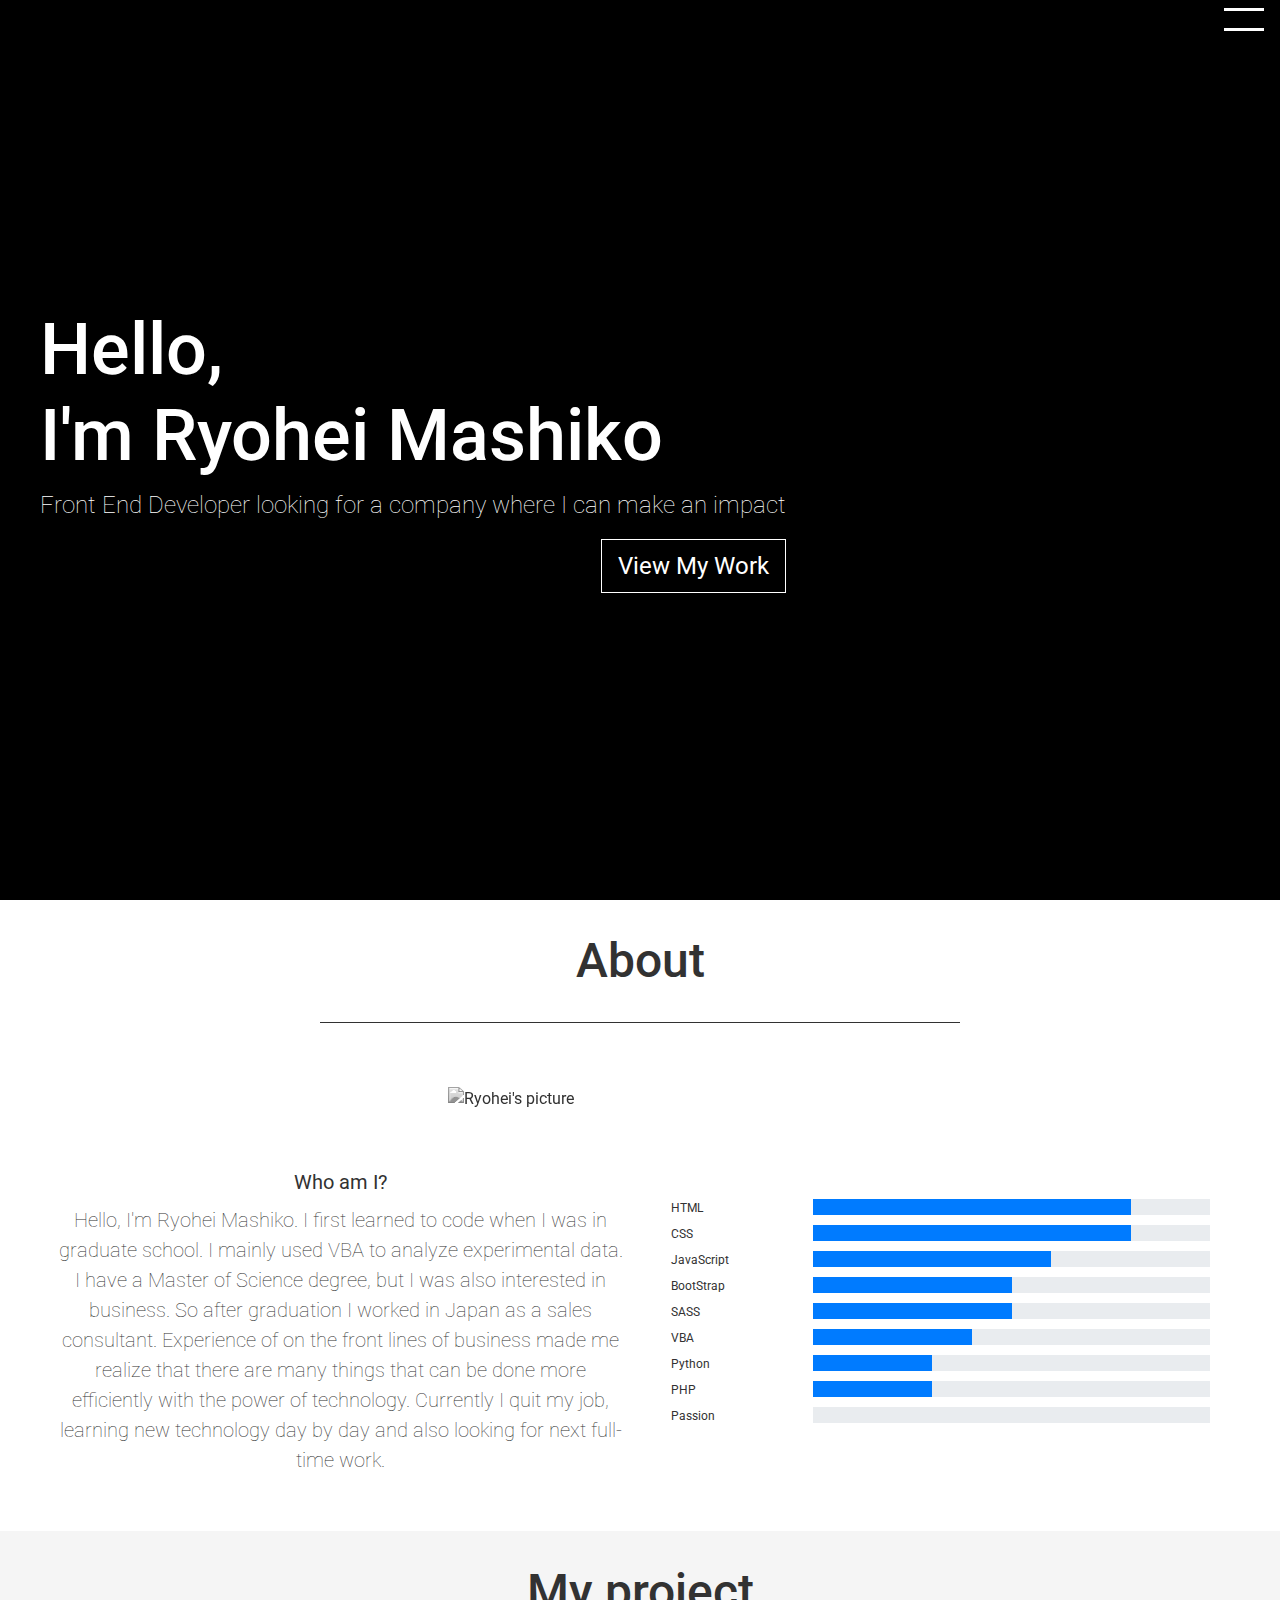
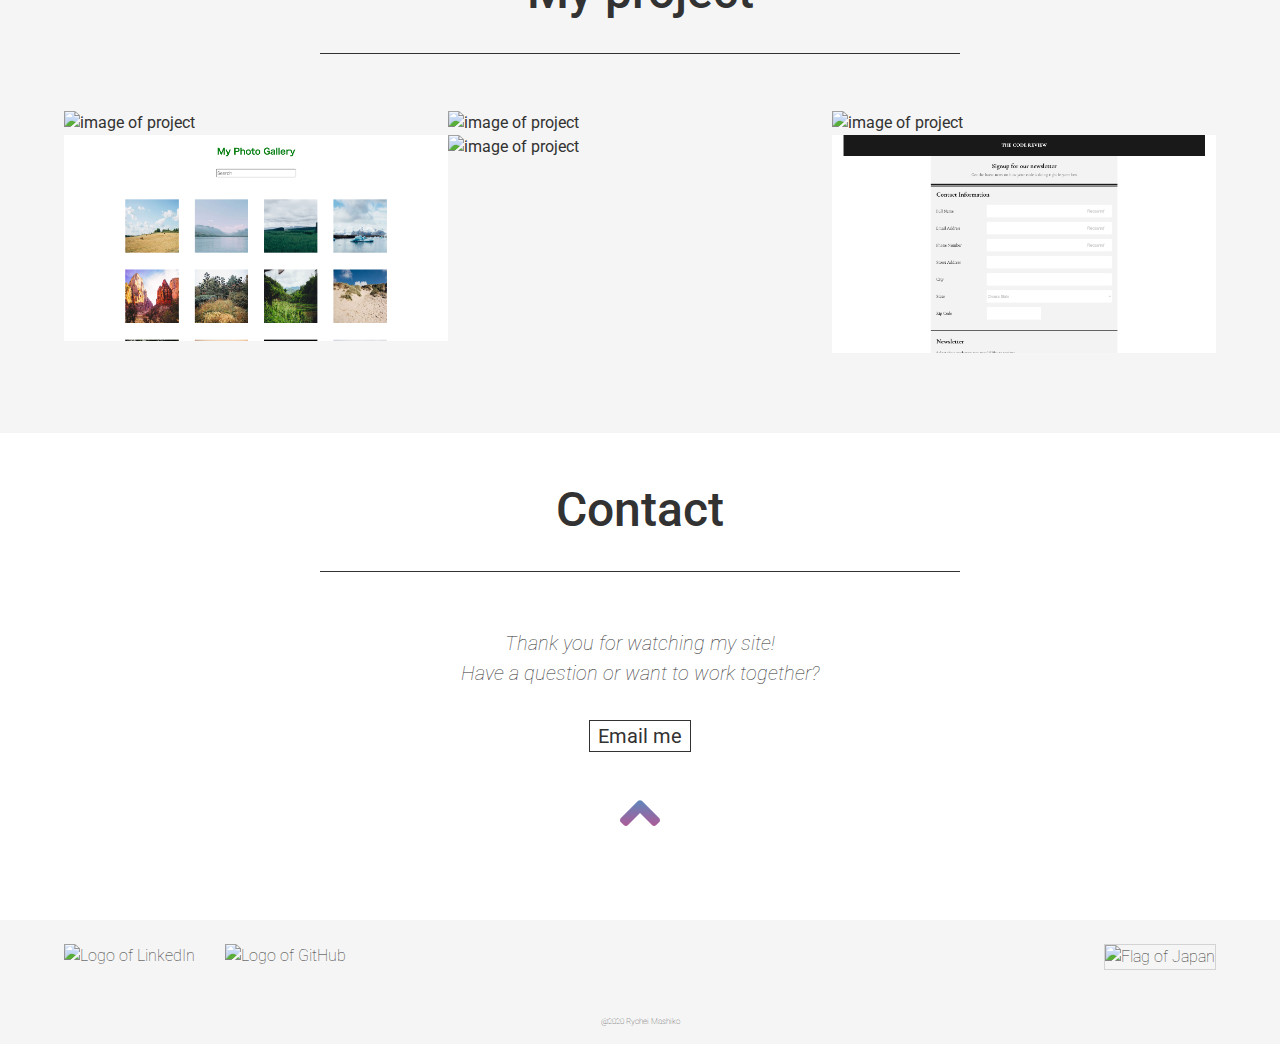
==== index.html @ af9e7a5e "Updated." ====
<!doctype html>
<html lang="en">
  <head>
    <meta charset="utf-8">
    <meta name="viewport" content="width=device-width, initial-scale=1, shrink-to-fit=no">
    <!-- OGP -->
    <meta property="og:title" content="Ryohei's Portfolio">
    <meta property="og:type" content="website">
    <meta property="og:url" content="https://ryoheimashiko.github.io/techdegree-project-9/">
    <meta property="og:image" content="https://ryoheimashiko.github.io/techdegree-project-9/img/profile.JPG">
    <!-- Bootstrap CSS -->
    <link rel="stylesheet" href="https://stackpath.bootstrapcdn.com/bootstrap/4.5.2/css/bootstrap.min.css" integrity="sha384-JcKb8q3iqJ61gNV9KGb8thSsNjpSL0n8PARn9HuZOnIxN0hoP+VmmDGMN5t9UJ0Z" crossorigin="anonymous">
    <!-- font awesome -->
    <link href="https://use.fontawesome.com/releases/v5.6.1/css/all.css" rel="stylesheet">
    <!-- styles.css -->
    <link rel="stylesheet" href="css/styles.css">
    <title>Ryohei Mashiko</title>
    <link rel="icon" href="https://img.icons8.com/ios/50/000000/circled-m.png">
    <!-- font -->
    <link href="https://fonts.googleapis.com/css2?family=Roboto:ital,wght@0,100;0,300;0,500;1,300&display=swap" rel="stylesheet">
  </head>
  <body>
    <header>
      <div>
        <div id="nav" class="nav fixed-top vh-100 invisible">
          <div class="nav-wrapper w-100 d-flex flex-column align-items-center justify-content-center">
            <p class="nav-text text-center mb-0 nav-home bolder"><a class="text-white nav-text" href="#Home">Home</a></p>
            <p class="nav-text text-center mb-0 nav-about"><a class="text-white nav-text" href="#About">About</a></p>
            <p class="nav-text text-center mb-0 nav-project"><a class="text-white nav-text" href="#Myproject">Project</a></p>
            <p class="nav-text text-center mb-0 nav-contact"><a class="text-white nav-text" href="#Contact">Contact</a></p>
          </div>
        </div>
        <div class="d-flex menu-btn align-items-center justify-content-end fixed-top">
          <div class="menu-btn-burger"></div>
          <div class="menu-btn-burger2"></div>
          <div class="menu-btn-burger3"></div>
        </div>
      </div>
    </header>
    <main>
      <section  id="Home" class="scroll">
        <div class="header-back text-white d-flex flex-column justify-content-center" >
          <video id="smoke" src="movie/smoke.mp4" autoplay muted playsinline></video>
          <div class="home-wrap">
            <h1 class="text-white">Hello, <br>I'm Ryohei Mashiko</h1>
            <p class="text-white">Front End Developer looking for a company where I can make an impact</p>
            <div class="home-link-container">
              <a class="home-link-a" href="#Myproject">
                <p class="home-link">View My Work</p>
              </a>
          </div>
          </div>
        </div>
      </section>
      <section  id="About" class="scroll">
        <h2 class="subject text-center">About</h2>
        <div class="under-line mx-auto w-50"></div>
        <div class="profile-wrap">
          <img class="profile" src="img/profile.JPG" alt="Ryohei's picture">
        </div>
        <div class="profile-container">
          <div class="about-me">
            <p class="text-center pb-2"><strong>Who am I?</strong></p>
            <p class="text-center">Hello, I'm Ryohei Mashiko. I first learned to code when I was in graduate school. I mainly used VBA to analyze experimental data. I have a Master of Science degree, but I was also interested in business. So after graduation I worked in Japan as a sales consultant. Experience of  on the front lines of business made me realize that there are many things that can be done more efficiently with the power of technology. Currently I quit my job, learning new technology day by day and also looking for next full-time work.</p>
          </div>
          <div class="ability">
            <div class="skills-wrap py-3">
              <div class="row">
                <div class="col skill">
                  HTML
                </div>
                <div class="col-9">
                  <div class="progress">
                    <div class="progress-bar bg-blue" role="progressbar" style="width: 80%" aria-valuenow="80" aria-valuemin="0" aria-valuemax="100"></div>
                  </div>
                </div>
              </div>
              <div class="row">
                <div class="col skill">
                  CSS
                </div>
                <div class="col-9">
                  <div class="progress">
                    <div class="progress-bar bg-blue" role="progressbar" style="width: 80%" aria-valuenow="80" aria-valuemin="0" aria-valuemax="100"></div>
                  </div>
                </div>
              </div>
              <div class="row">
                <div class="col skill">
                  JavaScript
                </div>
                <div class="col-9">
                  <div class="progress">
                    <div class="progress-bar bg-blue" role="progressbar" style="width: 60%" aria-valuenow="60" aria-valuemin="0" aria-valuemax="100"></div>
                  </div>
                </div>
              </div>
              <div class="row">
                <div class="col skill">
                  BootStrap
                </div>
                <div class="col-9">
                  <div class="progress">
                    <div class="progress-bar bg-blue" role="progressbar" style="width: 50%" aria-valuenow="50" aria-valuemin="0" aria-valuemax="100"></div>
                  </div>
                </div>
              </div>
              <div class="row">
                <div class="col skill">
                  SASS
                </div>
                <div class="col-9">
                  <div class="progress">
                    <div class="progress-bar bg-blue" role="progressbar" style="width: 50%" aria-valuenow="50" aria-valuemin="0" aria-valuemax="100"></div>
                  </div>
                </div>
              </div>
              <div class="row">
                <div class="col skill">
                  VBA
                </div>
                <div class="col-9">
                  <div class="progress">
                    <div class="progress-bar bg-blue" role="progressbar" style="width: 40%" aria-valuenow="40" aria-valuemin="0" aria-valuemax="100"></div>
                  </div>
                </div>
              </div>
              <div class="row">
                <div class="col skill">
                  Python
                </div>
                <div class="col-9">
                  <div class="progress">
                    <div class="progress-bar bg-blue" role="progressbar" style="width: 30%" aria-valuenow="30" aria-valuemin="0" aria-valuemax="100"></div>
                  </div>
                </div>
              </div>
              <div class="row">
                <div class="col skill">
                  PHP
                </div>
                <div class="col-9">
                  <div class="progress">
                    <div class="progress-bar bg-blue" role="progressbar" style="width: 30%" aria-valuenow="30" aria-valuemin="0" aria-valuemax="100"></div>
                  </div>
                </div>
              </div>
              <div class="row">
                <div class="col skill">
                  Passion
                </div>
                <div class="col-9">
                  <div class="progress">
                    <div id ="pas" class="bar-width" role="progressbar" style="width: 100%" aria-valuenow="30" aria-valuemin="0" aria-valuemax="100"></div>
                  </div>
                </div>
              </div>
            </div>
          </div>
        </div>
      </section>
      <section id="Myproject" class="scroll">
        <h2 class="text-center">My project</h2>
        <div class="under-line  mx-auto w-50"></div>
        <div class="project-wrap">
          <div class="project scroll">
            <img class="project-image" src="img/project8.png" alt="image of project">
            <div class="project-overlay">
              <h5 class="project-title text-center">Employee Directory</h5>
              <p class="project-exp text-center">I created an employee directory by communicating with a third-party API.</p>
              <a class="project-link" href="https://ryoheimashiko.github.io/techdegree-project-8/">Let's see how it works</a>
            </div>
          </div>
          <div class="project scroll">
            <img class="project-image" src="img/project7.png" alt="image of project">
            <div class="project-overlay">
              <h5 class="project-title text-center">Web App Dashboard</h5>
              <p class="project-exp">I built an interactive dashboard for a web application which involves tables, charts, graphics and so on.</p>
              <a class="project-link" href="https://ryoheimashiko.github.io/techdegree-project-7/">Let's see how it works</a>
            </div>
          </div>
          <div class="project scroll">
            <img class="project-image" src="img/project6.png" alt="image of project">
            <div class="project-overlay">
              <h5 class="project-title text-center">Game Show App</h5>
              <p class="project-exp ">This is a simple word guessing game which has a random phrase that players will try to guess by entering different letters.</p>
              <a class="project-link" href="https://ryoheimashiko.github.io/techdegree-project-6/">Let's see how it works</a>
            </div>
          </div>
          <div class="project scroll">
            <img class="project-image" src="img/project5.png" alt="image of project">
            <div class="project-overlay">
              <h5 class="project-title text-center">An Interactive Photo Gallery</h5>
              <p class="project-exp">I used HTML, CSS and JavaScript to create an interactive, searchable gallery of photos.</p>
              <a class="project-link" href="https://ryoheimashiko.github.io/techdegree-project-5/">Let's see how it works</a>
            </div>
          </div>
          <div class="project scroll">
            <img class="project-image" src="img/project4.png" alt="image of project">
            <div class="project-overlay">
              <h5 class="project-title text-center">Web Style Guide</h5>
              <p class="project-exp">In this project, I created a style guide by converting CSS to Sass.</p>
              <a class="project-link" href="https://ryoheimashiko.github.io/techdegree-project-4/">Let's see how it works</a>
            </div>
          </div>
          <div class="project scroll">
            <img class="project-image next-pic" src="img/project3.png" alt="image of project">
            <div class="project-overlay">
              <h5 class="project-title text-center">Online Registration Form</h5>
              <p class="project-exp">I created to build a registration form using a variety of HTML form elements.</p>
              <a class="project-link" href="https://ryoheimashiko.github.io/techdegree-project-3/">Let's see how it works</a>
            </div>
          </div>
        </div>
      </section> 
      <section  id="Contact" class="scroll" >
        <h2 class="text-center">Contact</h2>
        <div class="under-line  mx-auto w-50"></div>
        <p class="text-center message">Thank you for watching my site!<br>Have a question or want to work together?</p>
        <div class="mail-container">
          <a class="mail-link" href="mailto:hello.ryoheimashiko@gmail.com">
            <p>Email me</p>
          </a>
        </div>
        <div class="jump-container">
          <a href="#Home">
          <i class="fas fa-angle-up"></i>
          </a>
        </div>
      </section>
  </main>
  <footer>            
    <div class="footer-container">
      <div class="row" id="footer-wrapper">
        <a class="col-auto" href="https://www.linkedin.com/in/ryohei-mashiko-17406a194/">
          <img class="icon" src="img/linkedin.svg" alt="Logo of LinkedIn">
        </a>
        <a class="col-auto" href="https://github.com/RyoheiMashiko">
          <img class="icon" src="img/github.svg" alt="Logo of GitHub">
        </a>
        <a class="col text-right" href="https://ryoheimashiko.github.io/Portfolio_Japanese/">
          <img class="flag" src="img/flag_jp.png" alt="Flag of Japan">
        </a>
      </div>
    </div>
    <p class="text-center p-3 m-0 copyright ">@2020 Ryohei Mashiko</p>
  </footer>
  
  <!-- Optional JavaScript -->
  <!-- jQuery first, then Popper.js, then Bootstrap JS -->
  <script src="https://code.jquery.com/jquery-3.5.1.slim.min.js" integrity="sha384-DfXdz2htPH0lsSSs5nCTpuj/zy4C+OGpamoFVy38MVBnE+IbbVYUew+OrCXaRkfj" crossorigin="anonymous"></script>
  <script src="https://cdn.jsdelivr.net/npm/popper.js@1.16.1/dist/umd/popper.min.js" integrity="sha384-9/reFTGAW83EW2RDu2S0VKaIzap3H66lZH81PoYlFhbGU+6BZp6G7niu735Sk7lN" crossorigin="anonymous"></script>
  <script src="https://stackpath.bootstrapcdn.com/bootstrap/4.5.2/js/bootstrap.min.js" integrity="sha384-B4gt1jrGC7Jh4AgTPSdUtOBvfO8shuf57BaghqFfPlYxofvL8/KUEfYiJOMMV+rV" crossorigin="anonymous"></script>
  <script src="https://unpkg.com/scrollreveal"></script>
  <script src="js/script.js"></script>
</body>
</html>
---- css/styles.css ----
* {
	 margin: 0;
	 padding: 0;
	 box-sizing: border-box;
	 font-family: 'Roboto', sans-serif;
	 color: rgb(50, 50, 50);
 }

 html{
  scroll-behavior: smooth;
}

 h1{
	font-size: 2rem;
 }

 h2 {
	 font-size: 1.5rem;
	 padding: 1rem;
	 margin: 0;
 }

 h3 {
  font-size: 1.25rem;
 }

 h5 {
	 margin: 0;
 }

 p {
	 margin: 0;
	 font-weight: lighter;
 }

 a {
	 font-weight: lighter;
 }

/* .header-back {
	background: linear-gradient(45deg,  #23d5ab,#23a6d5,#e73c7e, #ee7752);
	background-size: 600% 600%;
	height: 100vh;
	animation: gradient 10s ease-in-out infinite;
} */

.header-back {
	background:linear-gradient(180deg,  black,black,black, whitesmoke);
	height: 100vh;
}

video {
	width: 100%;
	position: absolute;
	padding: 0;
	padding-bottom: 1.5rem;
	/* z-index: 0; */
}

.home-wrap {
	padding-left: 1rem;
	position: absolute;
	animation: title-animate 2s ease-in-out;
}

.home-link {
	color: white;
	border: 1px solid white;
	margin: 0 auto;
	padding: 0.5rem 1rem 0.5rem 1rem;
	transition: all .5s ease;
	text-decoration: none;
	font-weight: bolder;
}

.home-link:hover {
	background-color: white;
	color: black;
	text-decoration: none;

}

.home-link-a:hover {
	text-decoration: none;
}

.home-link-container {
	display: flex;
	justify-content: right;
	padding-top: 1rem;
}

.bolder {
	font-weight: bolder;
}

.under-line {
	height: 1px;
	background: rgb(50, 50, 50);
	margin-bottom: 1rem;
}

.nav {
	font-size: 3.5rem;
	background-color: rgba(100, 100, 100, 0.7);
}

.nav-text:hover {
	text-decoration: none;
}

.menu-btn {
 width: 100%;
 height: 50px;
 cursor: pointer;
 transition: all .3s ease-in;
 padding-right: 0.5rem;
}

.menu-btn-burger {
	width: 25px;
	height: 2px;
	background-color: white;
	transition: all .3s ease-in;
}

.menu-btn-burger2,
.menu-btn-burger3 {
	position: absolute;
	width: 25px;
	height: 2px;
	transition: all .3s ease-in;
	background-color: white;
}

.bg-black {
	background-color: black;
}

.menu-btn-burger2{
	transform: translateY(-10px);
}
.menu-btn-burger3{
	transform: translateY(10px);
}

.menu-btn.open .menu-btn-burger {
	transform: translateX(50px);
	background-color: transparent;
	box-shadow: none;
}

.menu-btn.open .menu-btn-burger2 {
	transform: rotate(45deg);
}

.menu-btn.open .menu-btn-burger3 {
	transform: rotate(-45deg);
}

.nav-text:hover {
	opacity: 0.7;
}

.close:hover {
	cursor: pointer;
}

.fade-in {
	animation: fade-in 0.5s ease;
}

.fade-out {
	animation: fade-out 0.5s ease;
}

.profile-wrap {
	width: 80%;
	margin: 0 auto;
}

.profile {
	width: 100%;
	filter: grayscale(100%);
	background-repeat: no-repeat;
	margin: 0 auto;
}

.about-me {
	padding: 1rem;
}

.skills-wrap {
	width: 90%;
	margin: 0 auto;
	color: gray;
}

.skill {
	font-size: 0.75rem;
}

.progress {
	border-radius: 0;
}

.bar-back {
	display: flex;
	-ms-flex-direction: column;
	flex-direction: column;
	-ms-flex-pack: center;
	justify-content: center;
	overflow: hidden;
	color: #fff;
	text-align: center;
	white-space: nowrap;
	background: url(../img/fire.jpg);
	background-size: 250%;
	animation: fire 10s linear infinite;
}

#Myproject {
	background-color: whitesmoke;
}

.project {
	position: relative;
	width: 100%;
	margin: 0 auto;
	height: auto;
}

.project-wrap {
	width: 90%;
	margin: 0 auto;
	padding-top: 1rem;
	padding-bottom: 1rem;
	margin-top: 1rem;
	margin-bottom: 1rem;
}

.project-overlay {
	width: 100%;
	height: 100%;
	position: absolute;
	top: 0;
	bottom: 0;
	right: 0;
	left: 0;
	background-color: white;
	opacity: 0;
	transition: all 0.5s ease;
}

.project-overlay:hover {
	opacity:1;
	cursor: pointer;
}

.project-image {
	width: 100%; 
}

.next-pic {
	filter: grayscale(100);
}

.next-text {
display: flex;
flex-direction: column;
justify-content: center;
}

.project-title {
  padding-top: 1rem;
  padding-bottom: 1rem;
	width: 100%;
	text-align: center;
} 

.project-exp {
	text-align: center;
	padding: 0.5rem;
}

.project-link {
	position: absolute;
	bottom: 0;
	left: 50%;
	transform: translate(-50%, -50%);
	white-space: nowrap;
	color: rgb(50, 50, 50);
	border: 1px solid #0275d8;
	transition: all .5s ease-in-out;
	padding: 0.5rem;
	font-weight: 300;
}

 .project-link:hover {
	 background-color: #0275d8;
	 color: white;
	 text-decoration: none;
	 opacity: 1;
 }

.message {
	padding: 1rem;
	font-style: italic;
}

.mail-container {
	display: flex;
	justify-content: center;
	padding: 1rem;
}

.mail-link {
	color: rgb(50, 50, 50);
	border: 1px solid rgb(50, 50, 50);
	margin: 0 auto;
	padding: 0 0.5rem 0 0.5rem;
	text-decoration: none;
	transition:  .5s ease-in-out;
	font-weight: bolder;
}

.mail-link:hover {
	text-decoration: none;
	background-color: #0275d8;
	border: 1px solid white;
}

.mail-link p:hover {
	color: white;
}

.jump-container {
	display: flex;
	justify-content: center;
	font-size: 2.5rem;
}

.fas:hover {
	filter: brightness(1.5);
	transition: .5s;
}

.fas {
	background: linear-gradient(#23a6d5,#e73c7e);
	-webkit-background-clip: text;
  -webkit-text-fill-color: transparent; 
  -moz-background-clip: text;
	-moz-text-fill-color: transparent;
	transition: .2s;
}

footer {
	background-color:whitesmoke;
	color: rgb(50, 50, 50);
}

.footer-container {
	width: 90%;
	margin: 0 auto;
	padding-top: 0.5rem;
}

.icon {
	width: 1rem;
	transition: .5s ease;
}

.icon:hover {
	transform: scale(1.25);
}

.flag {
	height: 1rem;
	width: 1.5rem;
	border: 1px solid lightgray;
	transition: .5s ease;
}

.flag:hover {
	transform: scale(1.25);
	cursor: pointer;
}

.copyright {
	font-size: 0.5rem;
}


/* Keyframes */

@keyframes title-animate {
	0% {
		opacity: 0.2;
		filter: blur(5px);
		left: -70%;
	}
	100% {
		opacity: 1;
		filter: blur(0);
		left: 0;
	}
}

@keyframes gradient {
	0% {
		background-position: 0% 50%;
	}
	50% {
		background-position: 100% 50%;
	}
	100% {
		background-position: 0% 50%;
	}
}

@keyframes fade-in{
	0% {
		opacity: 0;
	}
	100% {
		opacity: 1;
	}
}

@keyframes fade-out{
	0% {
		opacity: 1;
	}
	100% {
		opacity: 0;
	}
}

@keyframes fire {
	100% {
		background-position: 0% 100%;
	}
	/* 95% {
		filter: brightness(70);
	}
	90% {
		filter: brightness(50);
	}
	85% {
		filter: brightness(40);
	}
	80% {
		filter: brightness(20);
	}
	70% {
		filter: brightness(2);
	}
	60% {
		filter: brightness(1);
	}
	50% {
		filter: brightness(2);
	}
	40% {
		filter: brightness(1);
	}
	30% {
		filter: brightness(2);
	}
	20% {
		filter: brightness(1);
	}
	10% {
		filter: brightness(2);
	}
	5% {
		filter: brightness(50);
	} */
	0% {
		background-position: 100% 0%;
		/* filter: brightness(100); */
		/* width: 0%; */
	}
}

@media(min-width:768px) {
	h1{
		font-size: 3.5rem;
	}

	h2 {
		font-size:3rem;
		padding: 2rem;
		margin: 0;
	}

	h3 {
	font-size: 2rem;
	}

	h5 {
		margin: 0;
	}

	p {
		margin: 0;
		font-weight: lighter;
	}

	a {
		font-weight: lighter;
	}

	.home-wrap {
	animation: title-animate 2s ease-in-out;
	}
	

	.menu-btn {
		padding-right: 1rem;
		padding-top: 0.5rem;
		justify-content: space-between;
	}

	.menu-btn-burger {
		width: 50px;
		height: 5px;
		margin-bottom: 20px;
		margin-top: 20px;
	}
	
	.menu-btn-burger2,
	.menu-btn-burger3 {
		width: 50px;
		height: 5px;
		margin-bottom: 20px;
	}

	.menu-btn.open .menu-btn-burger {
	transform: translateX(100px);
	}

	.nav {
		font-size: 4.5rem;
	}
  
	.home-wrap {
		padding-left: 1.5rem;
	}

	.profile-container {
		display: flex;
		margin-top: 1.5rem;
		margin-bottom: 1.5rem;
	}

	.profile-wrap {
		width: 50%;
		margin: 0 auto;
		padding-top: 1.5rem;
	}

	.about-me {
		width: 50%;
		margin: 0;
		margin-right: 1.5rem;
		margin-left: 0.5rem;
	}

	.ability {
		width: 50%;
		margin: 0;
		margin-right: 0.5rem;
	}

	.row:first-child  {
		padding-top: 2rem;
	}

	.ability .row {
		margin-bottom: 0.75rem;
	}

	.bar-back {
		background-size: 200%;
		animation: fire 10s linear infinite;
	}

	.project-wrap {
		display: grid;
		grid-template-columns: 1fr 1fr;
		padding-bottom: 5rem;
	}

	.project-title {
		padding-bottom: 0.5rem;
	}

	.mail-link {
		font-size: 1.25rem;
	}

	.jump-container {
		padding-bottom: 2.5rem;
		font-size: 4rem;
	}

	#footer-wrapper {
		padding-top: 1rem;
	}
}


@media(min-width:1024px) {
	h1{
		font-size: 4.5rem;
		}

	h2 {
		font-size:3rem;
		padding: 2rem;
		margin: 0;
	}

	h3 {
	font-size: 2rem;
	}

	h5 {
		margin: 0;
	}

	p {
		margin: 0;
		font-weight: lighter;
	}

	a {
		font-weight: lighter;
	}

	.home-wrap {
	animation: title-animate 2s ease-in-out;
	}

	.header-back {
		background: black;
	}

	.nav {
		font-size: 5rem;
		background-color: rgba(100, 100, 100, 0.7);
	}

	video {
	width: 80%;
	}

	.menu-btn {
		padding-right: 1rem;
		padding-top: 0.5rem;
		justify-content: space-between;
	}

	.menu-btn-burger {
		width: 40px;
		height: 3px;
		margin-bottom: 20px;
		margin-top: 20px;
	}

	.menu-btn-burger2,
	.menu-btn-burger3 {
		width: 40px;
		height: 3px;
		margin-bottom: 20px;
	}

	.under-line {
	margin-bottom: 2.5rem;
	}

	.home-wrap {
		padding-left: 2.5rem;
	}

	.profile-container {
		display: flex;
		margin-top: 2.5rem;
		margin-bottom: 2.5rem;
	}

	.profile-wrap {
		width: 30%;
		margin: 0 auto;
	}

	.about-me {
		width: 50%;
		margin: 0;
		margin-left: 2.5rem;
	}

	.ability {
		width: 50%;
		margin: 0;
		margin-right: 2.5rem;
	}

	.row:first-child  {
		padding-top: 2rem;
	}

	.ability .row {
		margin-bottom: 0.5rem;
	}

	.bar-back {
		background-size: 130%;
		animation: fire 10s linear infinite;
	}

	.project p {
		font-size: 0.75rem;
	}

	.project-wrap {
		display: grid;
		grid-template-columns: 1fr 1fr 1fr;
	}

	.mail-link {
		font-size: 1.25rem;
	}

	.jump-container {
		padding-bottom: 3.5rem;
		font-size: 4rem;
	}
}


@media(min-width:1025px) {

	.home-wrap p {
		font-size: 1.5rem;
	}

	video {
		width: 60%;
	}

	.project p {
		font-size: 1.25rem;
	}

	#About p,
	#Contact p {
		font-size: 1.25rem;
	}


	.icon {
		width: 1.25rem;
		transition: .5s ease;
		padding-bottom:2rem;
	}
}
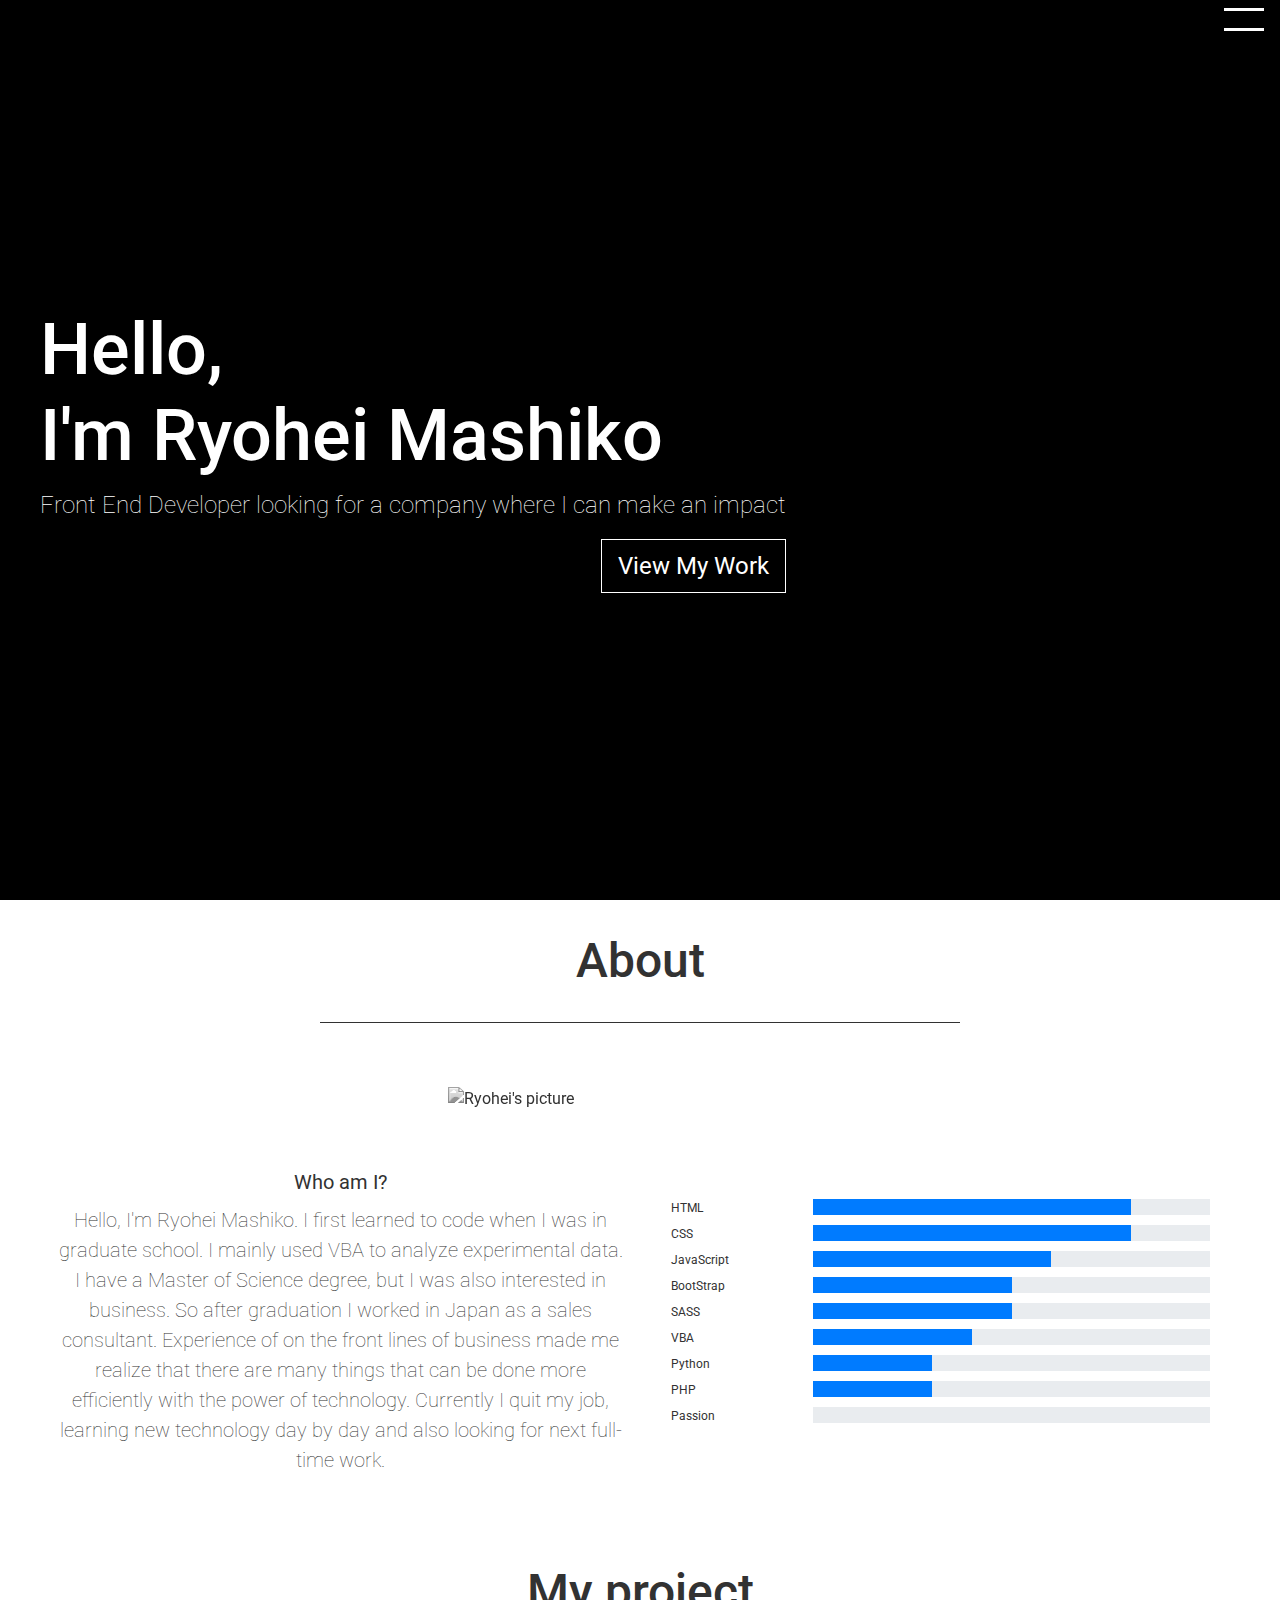
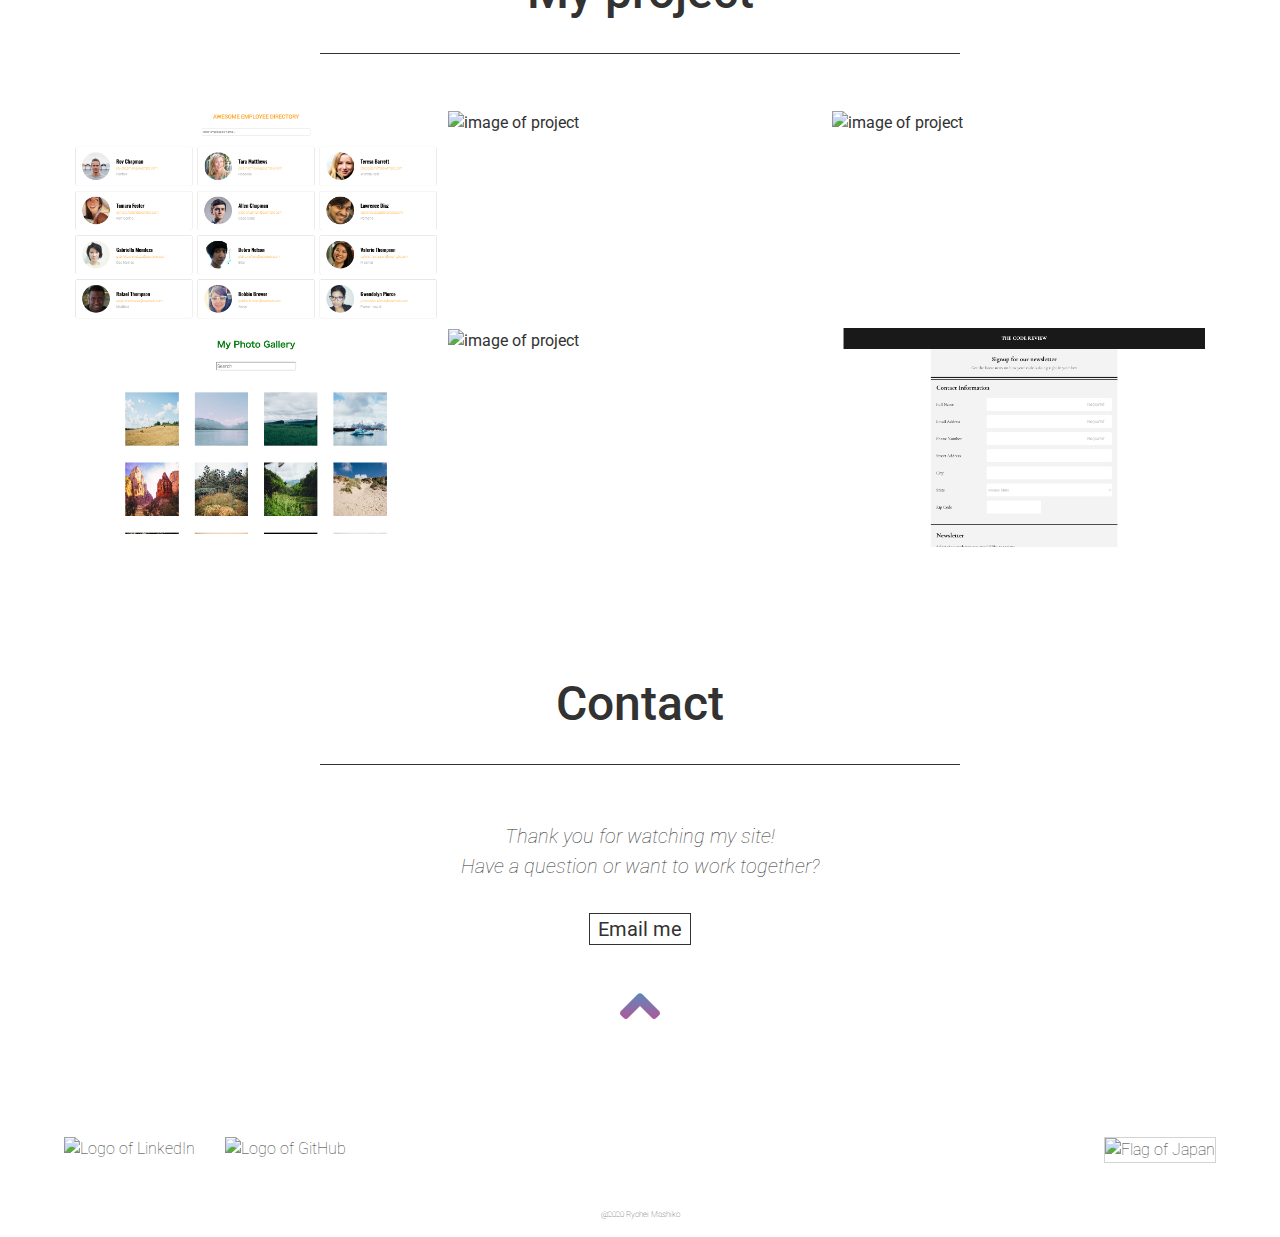
==== commit b52aedb5: "Updated." ====
--- a/index.html
+++ b/index.html
@@ -6,8 +6,8 @@
     <!-- OGP -->
     <meta property="og:title" content="Ryohei's Portfolio">
     <meta property="og:type" content="website">
-    <meta property="og:url" content="https://ryoheimashiko.github.io/techdegree-project-9/">
-    <meta property="og:image" content="https://ryoheimashiko.github.io/techdegree-project-9/img/profile.JPG">
+    <meta property="og:url" content="https://ryoheimashiko.github.io/Portfolio_english/">
+    <meta property="og:image" content="img/profile.JPG">
     <!-- Bootstrap CSS -->
     <link rel="stylesheet" href="https://stackpath.bootstrapcdn.com/bootstrap/4.5.2/css/bootstrap.min.css" integrity="sha384-JcKb8q3iqJ61gNV9KGb8thSsNjpSL0n8PARn9HuZOnIxN0hoP+VmmDGMN5t9UJ0Z" crossorigin="anonymous">
     <!-- font awesome -->
--- a/css/styles.css
+++ b/css/styles.css
@@ -220,7 +220,7 @@
 }
 
 #Myproject {
-	background-color: whitesmoke;
+	background-color: white;
 }
 
 .project {
@@ -247,7 +247,7 @@
 	bottom: 0;
 	right: 0;
 	left: 0;
-	background-color: white;
+	background-color: whitesmoke;
 	opacity: 0;
 	transition: all 0.5s ease;
 }
@@ -355,7 +355,7 @@
 }
 
 footer {
-	background-color:whitesmoke;
+	background-color:white
 	color: rgb(50, 50, 50);
 }
 
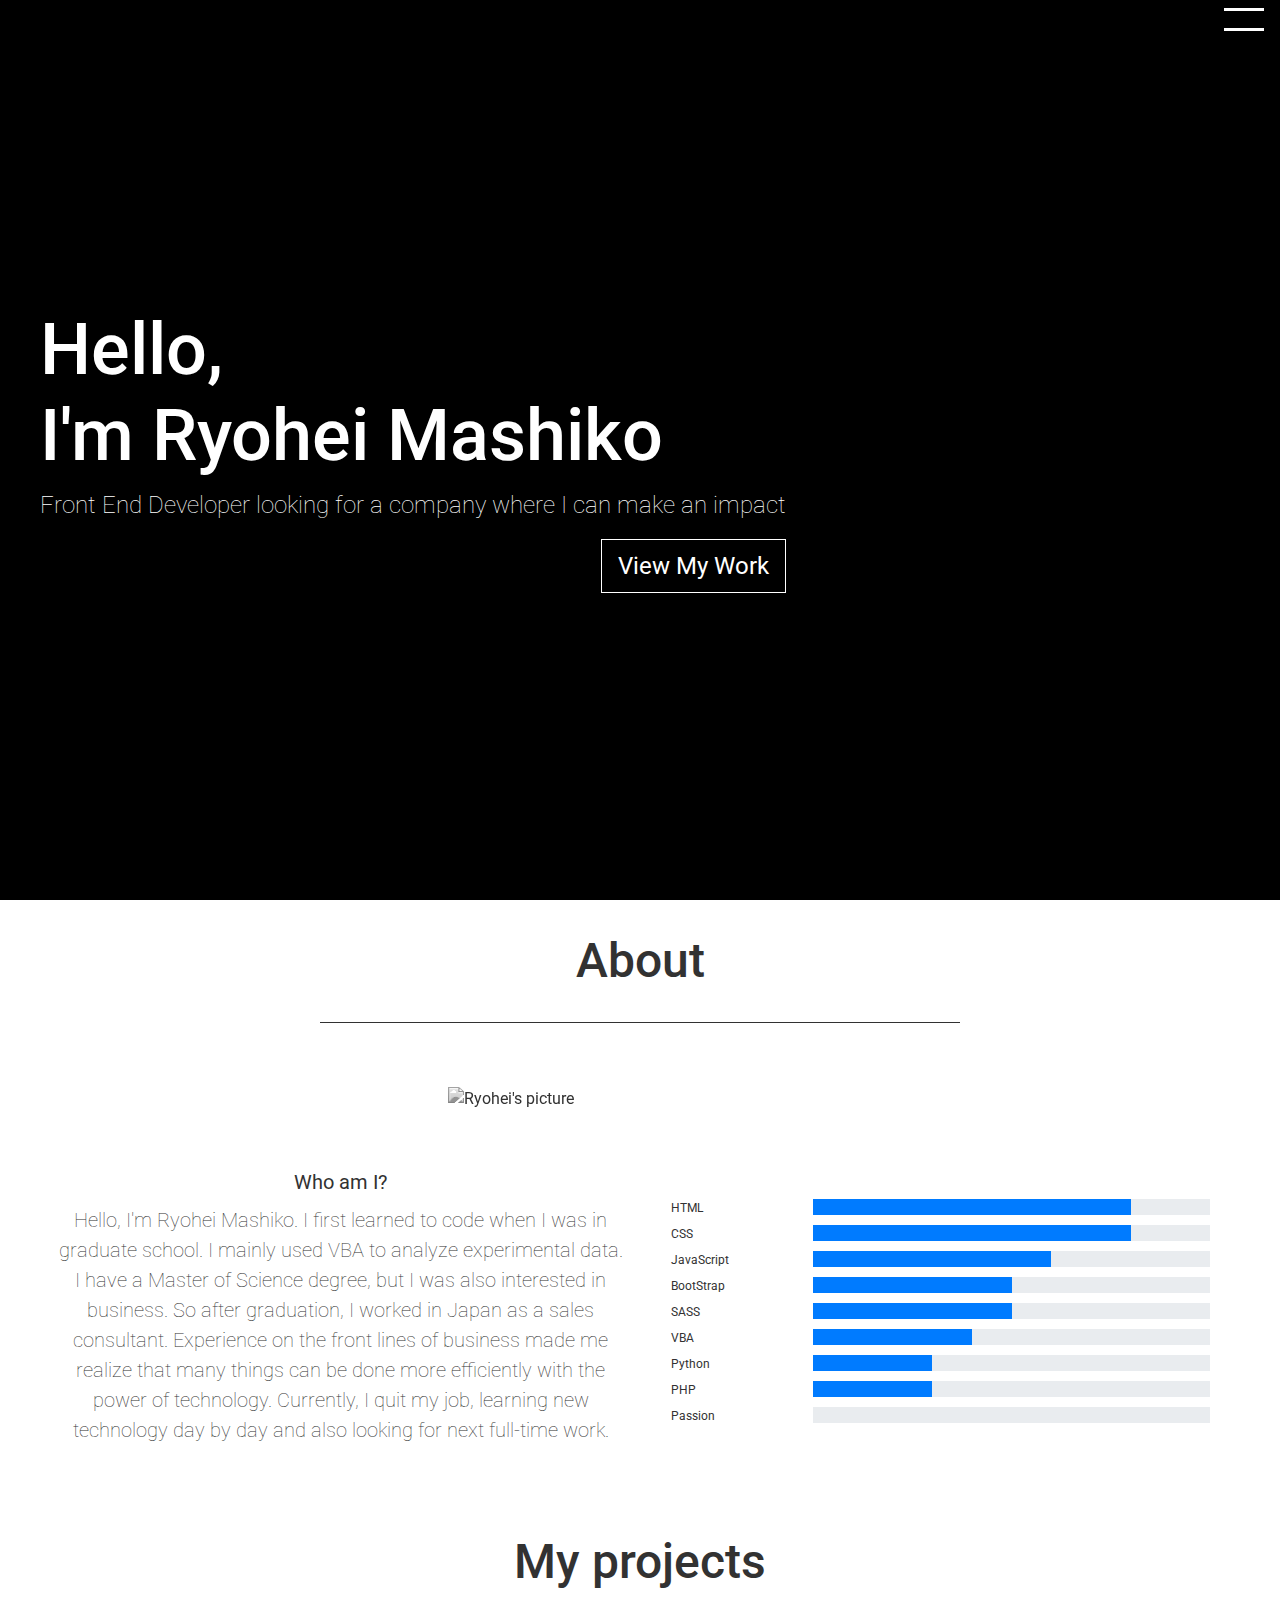
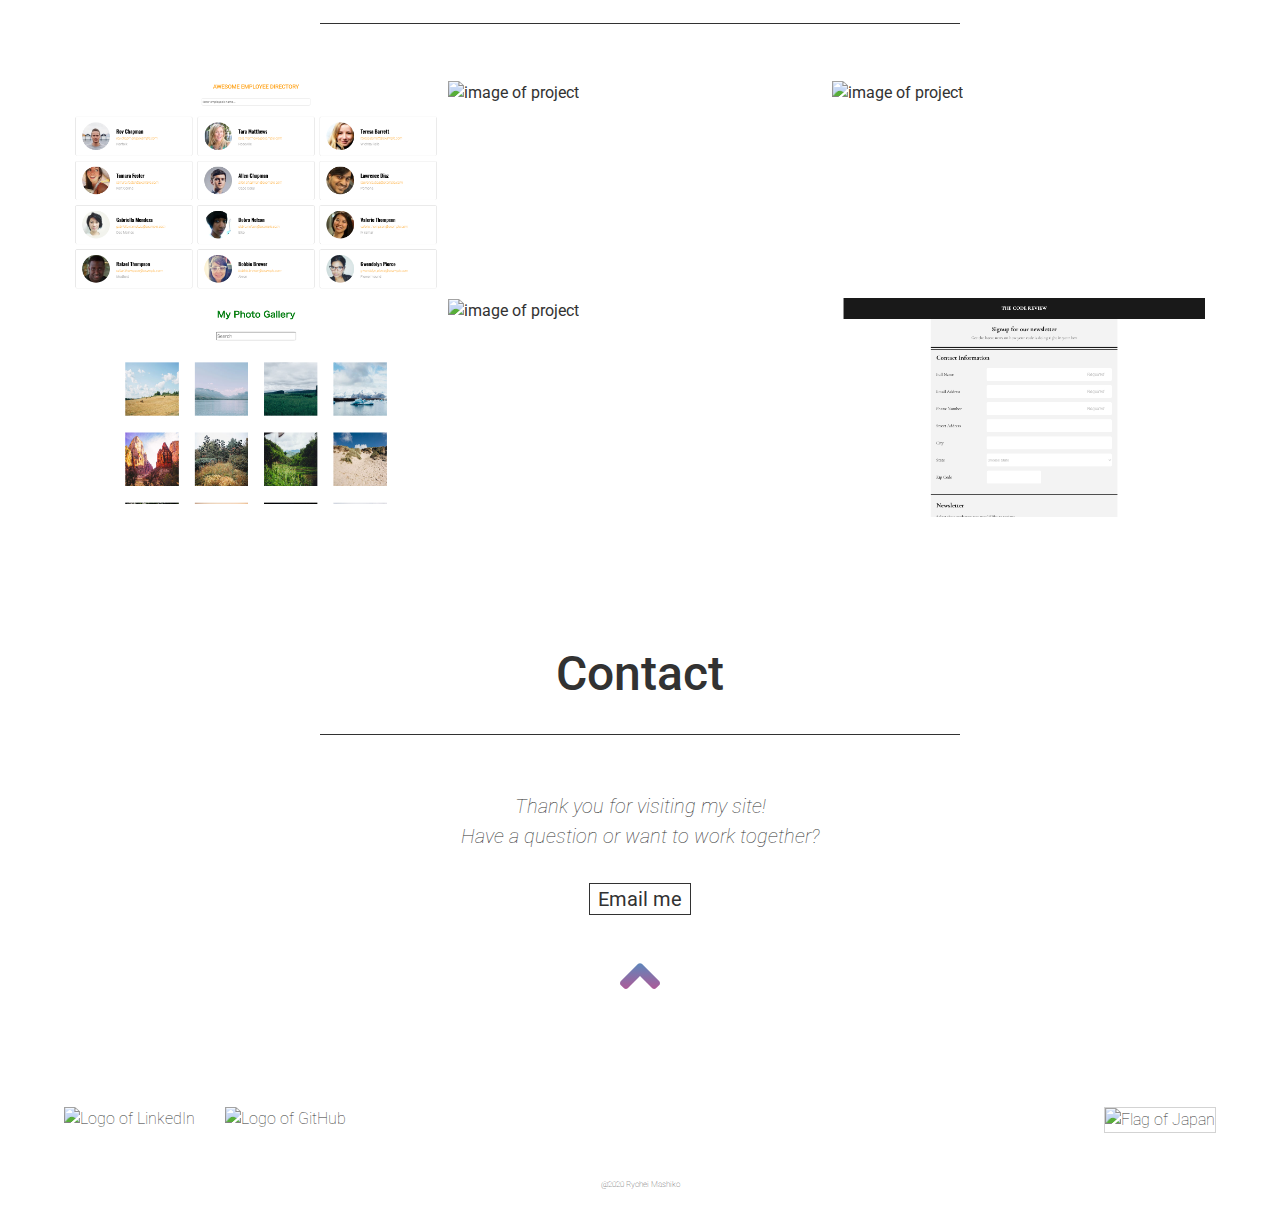
==== commit 072d2864: "Update index.html" ====
--- a/index.html
+++ b/index.html
@@ -61,7 +61,7 @@
         <div class="profile-container">
           <div class="about-me">
             <p class="text-center pb-2"><strong>Who am I?</strong></p>
-            <p class="text-center">Hello, I'm Ryohei Mashiko. I first learned to code when I was in graduate school. I mainly used VBA to analyze experimental data. I have a Master of Science degree, but I was also interested in business. So after graduation I worked in Japan as a sales consultant. Experience of  on the front lines of business made me realize that there are many things that can be done more efficiently with the power of technology. Currently I quit my job, learning new technology day by day and also looking for next full-time work.</p>
+            <p class="text-center">Hello, I'm Ryohei Mashiko. I first learned to code when I was in graduate school. I mainly used VBA to analyze experimental data. I have a Master of Science degree, but I was also interested in business. So after graduation, I worked in Japan as a sales consultant. Experience on the front lines of business made me realize that many things can be done more efficiently with the power of technology. Currently, I quit my job, learning new technology day by day and also looking for next full-time work.</p>
           </div>
           <div class="ability">
             <div class="skills-wrap py-3">
@@ -160,7 +160,7 @@
         </div>
       </section>
       <section id="Myproject" class="scroll">
-        <h2 class="text-center">My project</h2>
+        <h2 class="text-center">My projects</h2>
         <div class="under-line  mx-auto w-50"></div>
         <div class="project-wrap">
           <div class="project scroll">
@@ -216,7 +216,7 @@
       <section  id="Contact" class="scroll" >
         <h2 class="text-center">Contact</h2>
         <div class="under-line  mx-auto w-50"></div>
-        <p class="text-center message">Thank you for watching my site!<br>Have a question or want to work together?</p>
+        <p class="text-center message">Thank you for visiting my site!<br>Have a question or want to work together?</p>
         <div class="mail-container">
           <a class="mail-link" href="mailto:hello.ryoheimashiko@gmail.com">
             <p>Email me</p>
@@ -254,4 +254,4 @@
   <script src="https://unpkg.com/scrollreveal"></script>
   <script src="js/script.js"></script>
 </body>
-</html>+</html>
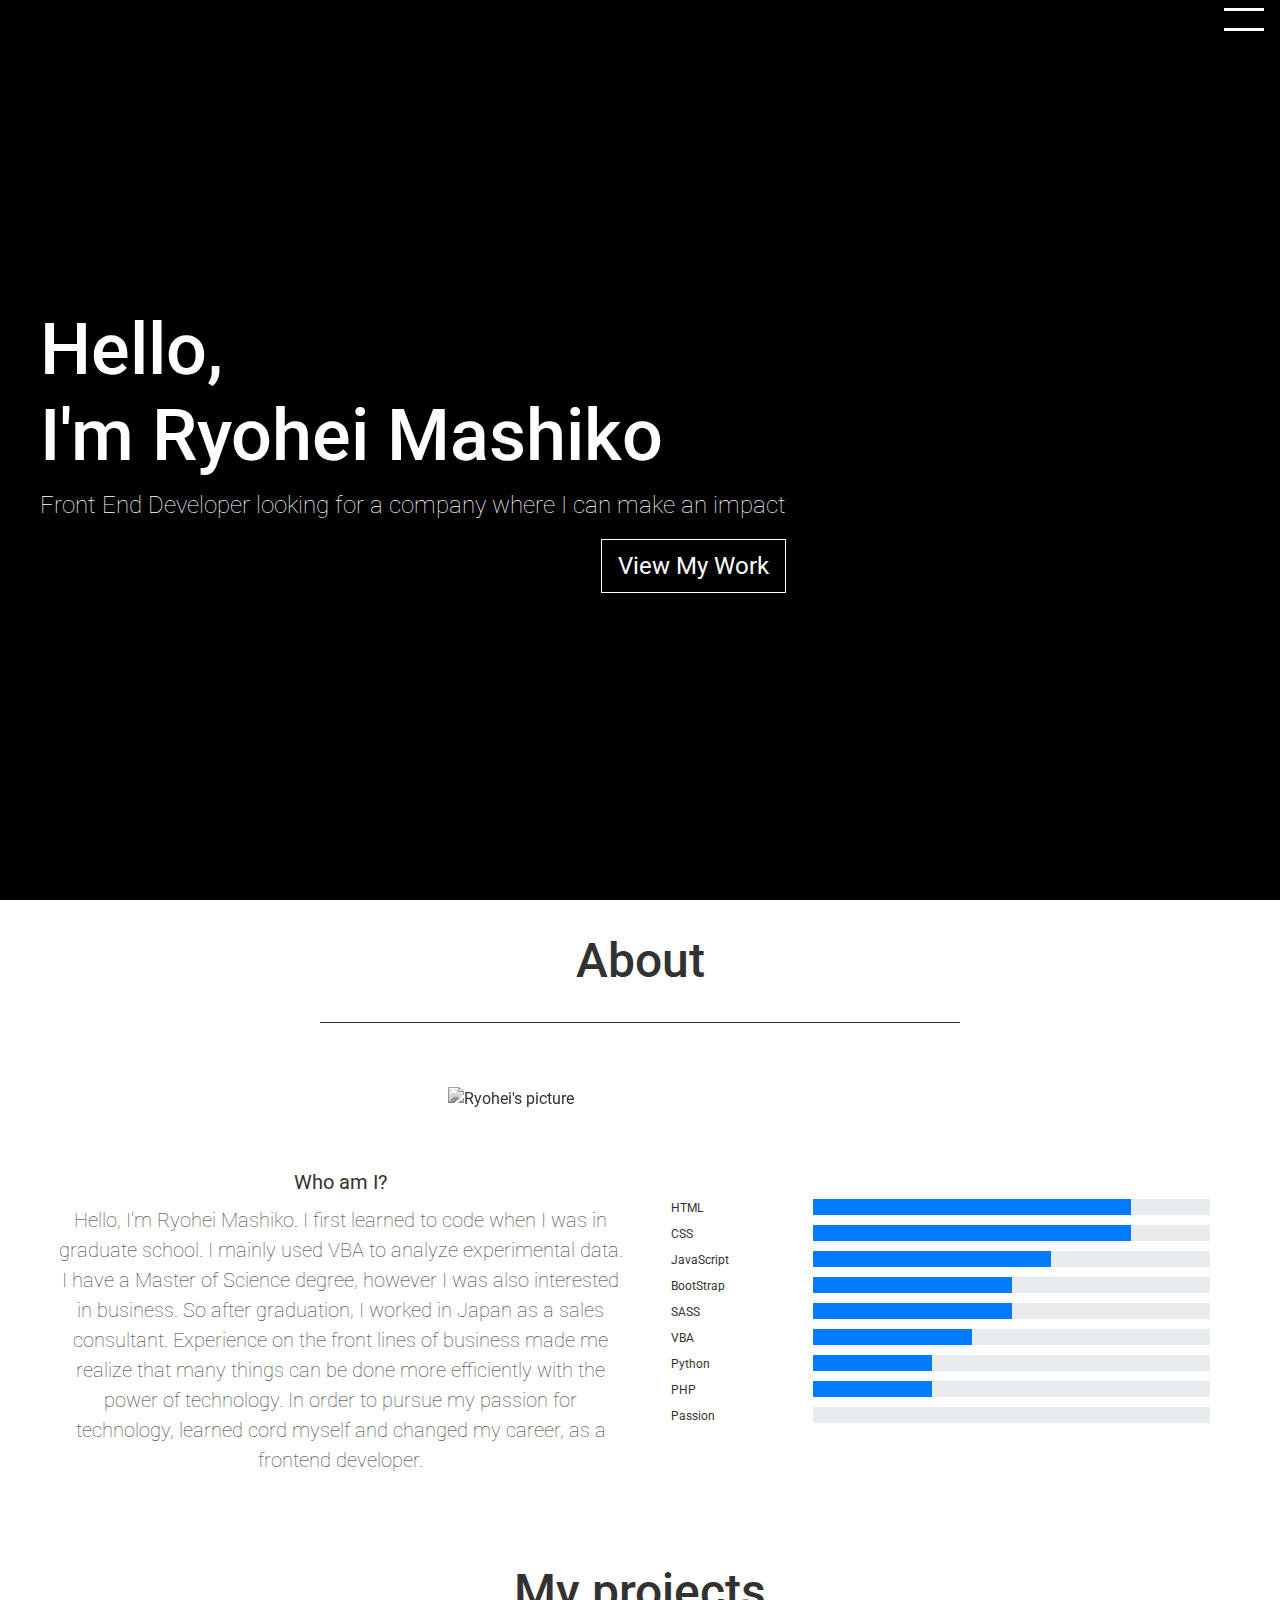
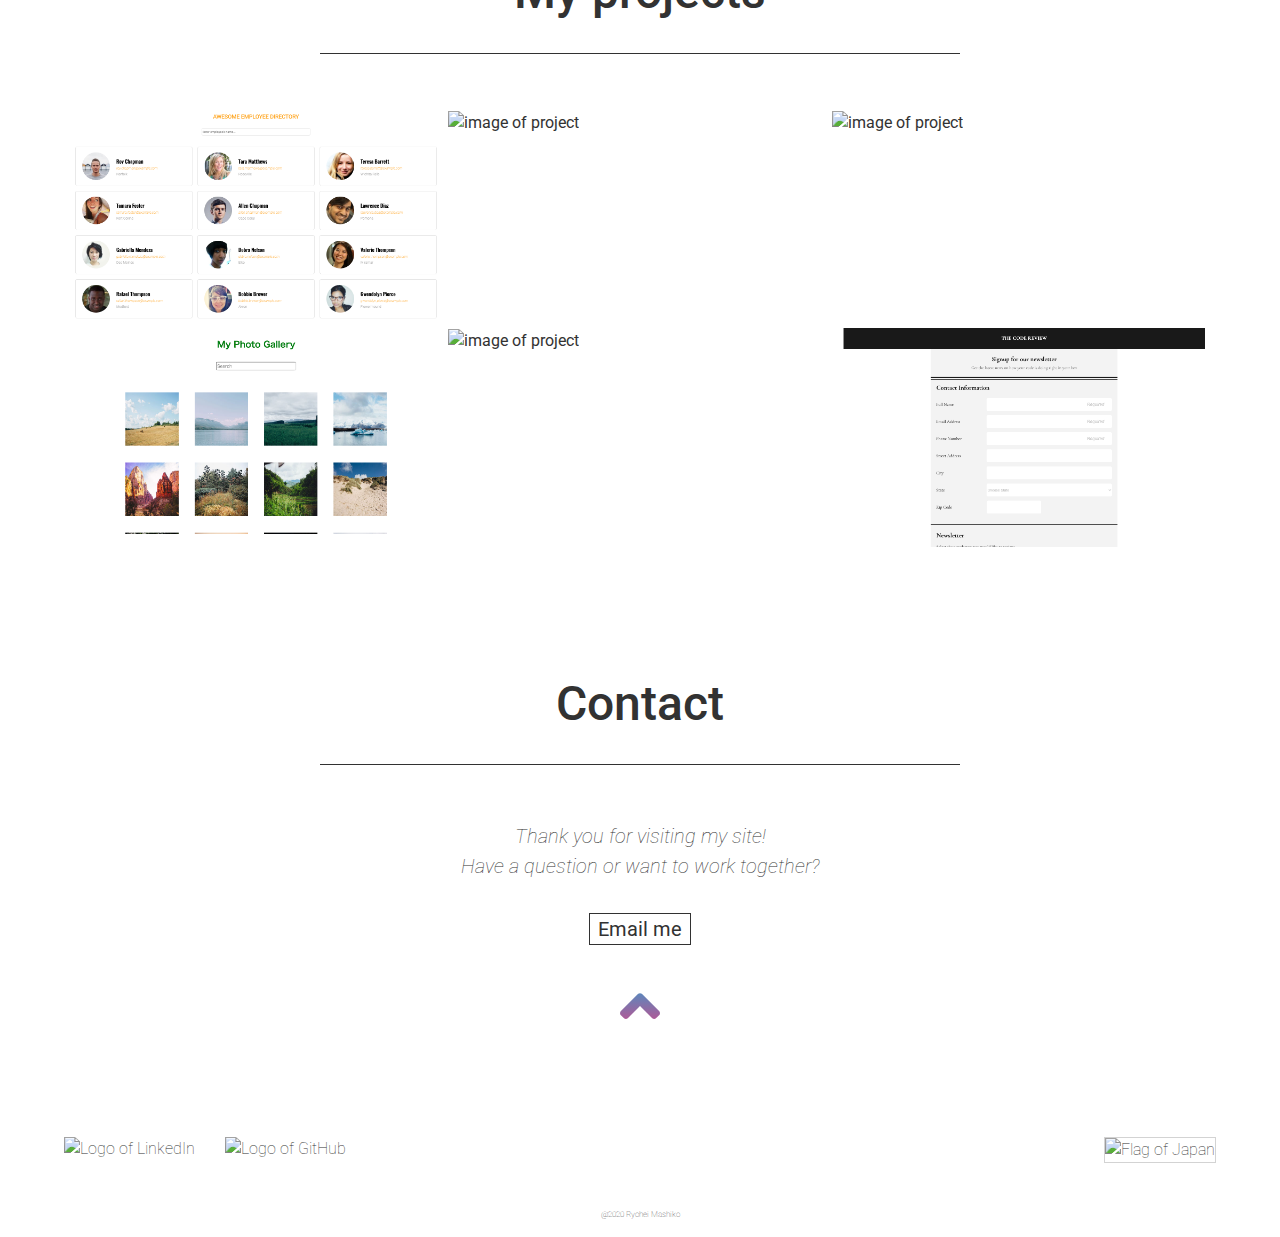
==== commit 68e46464: "update my intro" ====
--- a/index.html
+++ b/index.html
@@ -1,257 +1,449 @@
-<!doctype html>
+<!-- @format -->
+
+<!DOCTYPE html>
 <html lang="en">
-  <head>
-    <meta charset="utf-8">
-    <meta name="viewport" content="width=device-width, initial-scale=1, shrink-to-fit=no">
-    <!-- OGP -->
-    <meta property="og:title" content="Ryohei's Portfolio">
-    <meta property="og:type" content="website">
-    <meta property="og:url" content="https://ryoheimashiko.github.io/Portfolio_english/">
-    <meta property="og:image" content="img/profile.JPG">
-    <!-- Bootstrap CSS -->
-    <link rel="stylesheet" href="https://stackpath.bootstrapcdn.com/bootstrap/4.5.2/css/bootstrap.min.css" integrity="sha384-JcKb8q3iqJ61gNV9KGb8thSsNjpSL0n8PARn9HuZOnIxN0hoP+VmmDGMN5t9UJ0Z" crossorigin="anonymous">
-    <!-- font awesome -->
-    <link href="https://use.fontawesome.com/releases/v5.6.1/css/all.css" rel="stylesheet">
-    <!-- styles.css -->
-    <link rel="stylesheet" href="css/styles.css">
-    <title>Ryohei Mashiko</title>
-    <link rel="icon" href="https://img.icons8.com/ios/50/000000/circled-m.png">
-    <!-- font -->
-    <link href="https://fonts.googleapis.com/css2?family=Roboto:ital,wght@0,100;0,300;0,500;1,300&display=swap" rel="stylesheet">
-  </head>
-  <body>
-    <header>
-      <div>
-        <div id="nav" class="nav fixed-top vh-100 invisible">
-          <div class="nav-wrapper w-100 d-flex flex-column align-items-center justify-content-center">
-            <p class="nav-text text-center mb-0 nav-home bolder"><a class="text-white nav-text" href="#Home">Home</a></p>
-            <p class="nav-text text-center mb-0 nav-about"><a class="text-white nav-text" href="#About">About</a></p>
-            <p class="nav-text text-center mb-0 nav-project"><a class="text-white nav-text" href="#Myproject">Project</a></p>
-            <p class="nav-text text-center mb-0 nav-contact"><a class="text-white nav-text" href="#Contact">Contact</a></p>
-          </div>
-        </div>
-        <div class="d-flex menu-btn align-items-center justify-content-end fixed-top">
-          <div class="menu-btn-burger"></div>
-          <div class="menu-btn-burger2"></div>
-          <div class="menu-btn-burger3"></div>
-        </div>
-      </div>
-    </header>
-    <main>
-      <section  id="Home" class="scroll">
-        <div class="header-back text-white d-flex flex-column justify-content-center" >
-          <video id="smoke" src="movie/smoke.mp4" autoplay muted playsinline></video>
-          <div class="home-wrap">
-            <h1 class="text-white">Hello, <br>I'm Ryohei Mashiko</h1>
-            <p class="text-white">Front End Developer looking for a company where I can make an impact</p>
-            <div class="home-link-container">
-              <a class="home-link-a" href="#Myproject">
-                <p class="home-link">View My Work</p>
-              </a>
-          </div>
-          </div>
-        </div>
-      </section>
-      <section  id="About" class="scroll">
-        <h2 class="subject text-center">About</h2>
-        <div class="under-line mx-auto w-50"></div>
-        <div class="profile-wrap">
-          <img class="profile" src="img/profile.JPG" alt="Ryohei's picture">
-        </div>
-        <div class="profile-container">
-          <div class="about-me">
-            <p class="text-center pb-2"><strong>Who am I?</strong></p>
-            <p class="text-center">Hello, I'm Ryohei Mashiko. I first learned to code when I was in graduate school. I mainly used VBA to analyze experimental data. I have a Master of Science degree, but I was also interested in business. So after graduation, I worked in Japan as a sales consultant. Experience on the front lines of business made me realize that many things can be done more efficiently with the power of technology. Currently, I quit my job, learning new technology day by day and also looking for next full-time work.</p>
-          </div>
-          <div class="ability">
-            <div class="skills-wrap py-3">
-              <div class="row">
-                <div class="col skill">
-                  HTML
-                </div>
-                <div class="col-9">
-                  <div class="progress">
-                    <div class="progress-bar bg-blue" role="progressbar" style="width: 80%" aria-valuenow="80" aria-valuemin="0" aria-valuemax="100"></div>
-                  </div>
-                </div>
-              </div>
-              <div class="row">
-                <div class="col skill">
-                  CSS
-                </div>
-                <div class="col-9">
-                  <div class="progress">
-                    <div class="progress-bar bg-blue" role="progressbar" style="width: 80%" aria-valuenow="80" aria-valuemin="0" aria-valuemax="100"></div>
-                  </div>
-                </div>
-              </div>
-              <div class="row">
-                <div class="col skill">
-                  JavaScript
-                </div>
-                <div class="col-9">
-                  <div class="progress">
-                    <div class="progress-bar bg-blue" role="progressbar" style="width: 60%" aria-valuenow="60" aria-valuemin="0" aria-valuemax="100"></div>
-                  </div>
-                </div>
-              </div>
-              <div class="row">
-                <div class="col skill">
-                  BootStrap
-                </div>
-                <div class="col-9">
-                  <div class="progress">
-                    <div class="progress-bar bg-blue" role="progressbar" style="width: 50%" aria-valuenow="50" aria-valuemin="0" aria-valuemax="100"></div>
-                  </div>
-                </div>
-              </div>
-              <div class="row">
-                <div class="col skill">
-                  SASS
-                </div>
-                <div class="col-9">
-                  <div class="progress">
-                    <div class="progress-bar bg-blue" role="progressbar" style="width: 50%" aria-valuenow="50" aria-valuemin="0" aria-valuemax="100"></div>
-                  </div>
-                </div>
-              </div>
-              <div class="row">
-                <div class="col skill">
-                  VBA
-                </div>
-                <div class="col-9">
-                  <div class="progress">
-                    <div class="progress-bar bg-blue" role="progressbar" style="width: 40%" aria-valuenow="40" aria-valuemin="0" aria-valuemax="100"></div>
-                  </div>
-                </div>
-              </div>
-              <div class="row">
-                <div class="col skill">
-                  Python
-                </div>
-                <div class="col-9">
-                  <div class="progress">
-                    <div class="progress-bar bg-blue" role="progressbar" style="width: 30%" aria-valuenow="30" aria-valuemin="0" aria-valuemax="100"></div>
-                  </div>
-                </div>
-              </div>
-              <div class="row">
-                <div class="col skill">
-                  PHP
-                </div>
-                <div class="col-9">
-                  <div class="progress">
-                    <div class="progress-bar bg-blue" role="progressbar" style="width: 30%" aria-valuenow="30" aria-valuemin="0" aria-valuemax="100"></div>
-                  </div>
-                </div>
-              </div>
-              <div class="row">
-                <div class="col skill">
-                  Passion
-                </div>
-                <div class="col-9">
-                  <div class="progress">
-                    <div id ="pas" class="bar-width" role="progressbar" style="width: 100%" aria-valuenow="30" aria-valuemin="0" aria-valuemax="100"></div>
-                  </div>
-                </div>
-              </div>
-            </div>
-          </div>
-        </div>
-      </section>
-      <section id="Myproject" class="scroll">
-        <h2 class="text-center">My projects</h2>
-        <div class="under-line  mx-auto w-50"></div>
-        <div class="project-wrap">
-          <div class="project scroll">
-            <img class="project-image" src="img/project8.png" alt="image of project">
-            <div class="project-overlay">
-              <h5 class="project-title text-center">Employee Directory</h5>
-              <p class="project-exp text-center">I created an employee directory by communicating with a third-party API.</p>
-              <a class="project-link" href="https://ryoheimashiko.github.io/techdegree-project-8/">Let's see how it works</a>
-            </div>
-          </div>
-          <div class="project scroll">
-            <img class="project-image" src="img/project7.png" alt="image of project">
-            <div class="project-overlay">
-              <h5 class="project-title text-center">Web App Dashboard</h5>
-              <p class="project-exp">I built an interactive dashboard for a web application which involves tables, charts, graphics and so on.</p>
-              <a class="project-link" href="https://ryoheimashiko.github.io/techdegree-project-7/">Let's see how it works</a>
-            </div>
-          </div>
-          <div class="project scroll">
-            <img class="project-image" src="img/project6.png" alt="image of project">
-            <div class="project-overlay">
-              <h5 class="project-title text-center">Game Show App</h5>
-              <p class="project-exp ">This is a simple word guessing game which has a random phrase that players will try to guess by entering different letters.</p>
-              <a class="project-link" href="https://ryoheimashiko.github.io/techdegree-project-6/">Let's see how it works</a>
-            </div>
-          </div>
-          <div class="project scroll">
-            <img class="project-image" src="img/project5.png" alt="image of project">
-            <div class="project-overlay">
-              <h5 class="project-title text-center">An Interactive Photo Gallery</h5>
-              <p class="project-exp">I used HTML, CSS and JavaScript to create an interactive, searchable gallery of photos.</p>
-              <a class="project-link" href="https://ryoheimashiko.github.io/techdegree-project-5/">Let's see how it works</a>
-            </div>
-          </div>
-          <div class="project scroll">
-            <img class="project-image" src="img/project4.png" alt="image of project">
-            <div class="project-overlay">
-              <h5 class="project-title text-center">Web Style Guide</h5>
-              <p class="project-exp">In this project, I created a style guide by converting CSS to Sass.</p>
-              <a class="project-link" href="https://ryoheimashiko.github.io/techdegree-project-4/">Let's see how it works</a>
-            </div>
-          </div>
-          <div class="project scroll">
-            <img class="project-image next-pic" src="img/project3.png" alt="image of project">
-            <div class="project-overlay">
-              <h5 class="project-title text-center">Online Registration Form</h5>
-              <p class="project-exp">I created to build a registration form using a variety of HTML form elements.</p>
-              <a class="project-link" href="https://ryoheimashiko.github.io/techdegree-project-3/">Let's see how it works</a>
-            </div>
-          </div>
-        </div>
-      </section> 
-      <section  id="Contact" class="scroll" >
-        <h2 class="text-center">Contact</h2>
-        <div class="under-line  mx-auto w-50"></div>
-        <p class="text-center message">Thank you for visiting my site!<br>Have a question or want to work together?</p>
-        <div class="mail-container">
-          <a class="mail-link" href="mailto:hello.ryoheimashiko@gmail.com">
-            <p>Email me</p>
-          </a>
-        </div>
-        <div class="jump-container">
-          <a href="#Home">
-          <i class="fas fa-angle-up"></i>
-          </a>
-        </div>
-      </section>
-  </main>
-  <footer>            
-    <div class="footer-container">
-      <div class="row" id="footer-wrapper">
-        <a class="col-auto" href="https://www.linkedin.com/in/ryohei-mashiko-17406a194/">
-          <img class="icon" src="img/linkedin.svg" alt="Logo of LinkedIn">
-        </a>
-        <a class="col-auto" href="https://github.com/RyoheiMashiko">
-          <img class="icon" src="img/github.svg" alt="Logo of GitHub">
-        </a>
-        <a class="col text-right" href="https://ryoheimashiko.github.io/Portfolio_Japanese/">
-          <img class="flag" src="img/flag_jp.png" alt="Flag of Japan">
-        </a>
-      </div>
-    </div>
-    <p class="text-center p-3 m-0 copyright ">@2020 Ryohei Mashiko</p>
-  </footer>
-  
-  <!-- Optional JavaScript -->
-  <!-- jQuery first, then Popper.js, then Bootstrap JS -->
-  <script src="https://code.jquery.com/jquery-3.5.1.slim.min.js" integrity="sha384-DfXdz2htPH0lsSSs5nCTpuj/zy4C+OGpamoFVy38MVBnE+IbbVYUew+OrCXaRkfj" crossorigin="anonymous"></script>
-  <script src="https://cdn.jsdelivr.net/npm/popper.js@1.16.1/dist/umd/popper.min.js" integrity="sha384-9/reFTGAW83EW2RDu2S0VKaIzap3H66lZH81PoYlFhbGU+6BZp6G7niu735Sk7lN" crossorigin="anonymous"></script>
-  <script src="https://stackpath.bootstrapcdn.com/bootstrap/4.5.2/js/bootstrap.min.js" integrity="sha384-B4gt1jrGC7Jh4AgTPSdUtOBvfO8shuf57BaghqFfPlYxofvL8/KUEfYiJOMMV+rV" crossorigin="anonymous"></script>
-  <script src="https://unpkg.com/scrollreveal"></script>
-  <script src="js/script.js"></script>
-</body>
+	<head>
+		<meta charset="utf-8" />
+		<meta
+			name="viewport"
+			content="width=device-width, initial-scale=1, shrink-to-fit=no"
+		/>
+		<!-- OGP -->
+		<meta property="og:title" content="Ryohei's Portfolio" />
+		<meta property="og:type" content="website" />
+		<meta
+			property="og:url"
+			content="https://ryoheimashiko.github.io/Portfolio_english/"
+		/>
+		<meta property="og:image" content="img/profile.JPG" />
+		<!-- Bootstrap CSS -->
+		<link
+			rel="stylesheet"
+			href="https://stackpath.bootstrapcdn.com/bootstrap/4.5.2/css/bootstrap.min.css"
+			integrity="sha384-JcKb8q3iqJ61gNV9KGb8thSsNjpSL0n8PARn9HuZOnIxN0hoP+VmmDGMN5t9UJ0Z"
+			crossorigin="anonymous"
+		/>
+		<!-- font awesome -->
+		<link
+			href="https://use.fontawesome.com/releases/v5.6.1/css/all.css"
+			rel="stylesheet"
+		/>
+		<!-- styles.css -->
+		<link rel="stylesheet" href="css/styles.css" />
+		<title>Ryohei Mashiko</title>
+		<link
+			rel="icon"
+			href="https://img.icons8.com/ios/50/000000/circled-m.png"
+		/>
+		<!-- font -->
+		<link
+			href="https://fonts.googleapis.com/css2?family=Roboto:ital,wght@0,100;0,300;0,500;1,300&display=swap"
+			rel="stylesheet"
+		/>
+	</head>
+	<body>
+		<header>
+			<div>
+				<div id="nav" class="nav fixed-top vh-100 invisible">
+					<div
+						class="nav-wrapper w-100 d-flex flex-column align-items-center justify-content-center"
+					>
+						<p class="nav-text text-center mb-0 nav-home bolder">
+							<a class="text-white nav-text" href="#Home">Home</a>
+						</p>
+						<p class="nav-text text-center mb-0 nav-about">
+							<a class="text-white nav-text" href="#About">About</a>
+						</p>
+						<p class="nav-text text-center mb-0 nav-project">
+							<a class="text-white nav-text" href="#Myproject">Project</a>
+						</p>
+						<p class="nav-text text-center mb-0 nav-contact">
+							<a class="text-white nav-text" href="#Contact">Contact</a>
+						</p>
+					</div>
+				</div>
+				<div
+					class="d-flex menu-btn align-items-center justify-content-end fixed-top"
+				>
+					<div class="menu-btn-burger"></div>
+					<div class="menu-btn-burger2"></div>
+					<div class="menu-btn-burger3"></div>
+				</div>
+			</div>
+		</header>
+		<main>
+			<section id="Home" class="scroll">
+				<div
+					class="header-back text-white d-flex flex-column justify-content-center"
+				>
+					<video
+						id="smoke"
+						src="movie/smoke.mp4"
+						autoplay
+						muted
+						playsinline
+					></video>
+					<div class="home-wrap">
+						<h1 class="text-white">Hello, <br />I'm Ryohei Mashiko</h1>
+						<p class="text-white">
+							Front End Developer looking for a company where I can make an
+							impact
+						</p>
+						<div class="home-link-container">
+							<a class="home-link-a" href="#Myproject">
+								<p class="home-link">View My Work</p>
+							</a>
+						</div>
+					</div>
+				</div>
+			</section>
+			<section id="About" class="scroll">
+				<h2 class="subject text-center">About</h2>
+				<div class="under-line mx-auto w-50"></div>
+				<div class="profile-wrap">
+					<img class="profile" src="img/profile.JPG" alt="Ryohei's picture" />
+				</div>
+				<div class="profile-container">
+					<div class="about-me">
+						<p class="text-center pb-2"><strong>Who am I?</strong></p>
+						<p class="text-center">
+							Hello, I'm Ryohei Mashiko. I first learned to code when I was in
+							graduate school. I mainly used VBA to analyze experimental data. I
+							have a Master of Science degree, however I was also interested in
+							business. So after graduation, I worked in Japan as a sales
+							consultant. Experience on the front lines of business made me
+							realize that many things can be done more efficiently with the
+							power of technology. In order to pursue my passion for technology,
+							learned cord myself and changed my career, as a frontend
+							developer.
+						</p>
+					</div>
+					<div class="ability">
+						<div class="skills-wrap py-3">
+							<div class="row">
+								<div class="col skill">HTML</div>
+								<div class="col-9">
+									<div class="progress">
+										<div
+											class="progress-bar bg-blue"
+											role="progressbar"
+											style="width: 80%"
+											aria-valuenow="80"
+											aria-valuemin="0"
+											aria-valuemax="100"
+										></div>
+									</div>
+								</div>
+							</div>
+							<div class="row">
+								<div class="col skill">CSS</div>
+								<div class="col-9">
+									<div class="progress">
+										<div
+											class="progress-bar bg-blue"
+											role="progressbar"
+											style="width: 80%"
+											aria-valuenow="80"
+											aria-valuemin="0"
+											aria-valuemax="100"
+										></div>
+									</div>
+								</div>
+							</div>
+							<div class="row">
+								<div class="col skill">JavaScript</div>
+								<div class="col-9">
+									<div class="progress">
+										<div
+											class="progress-bar bg-blue"
+											role="progressbar"
+											style="width: 60%"
+											aria-valuenow="60"
+											aria-valuemin="0"
+											aria-valuemax="100"
+										></div>
+									</div>
+								</div>
+							</div>
+							<div class="row">
+								<div class="col skill">BootStrap</div>
+								<div class="col-9">
+									<div class="progress">
+										<div
+											class="progress-bar bg-blue"
+											role="progressbar"
+											style="width: 50%"
+											aria-valuenow="50"
+											aria-valuemin="0"
+											aria-valuemax="100"
+										></div>
+									</div>
+								</div>
+							</div>
+							<div class="row">
+								<div class="col skill">SASS</div>
+								<div class="col-9">
+									<div class="progress">
+										<div
+											class="progress-bar bg-blue"
+											role="progressbar"
+											style="width: 50%"
+											aria-valuenow="50"
+											aria-valuemin="0"
+											aria-valuemax="100"
+										></div>
+									</div>
+								</div>
+							</div>
+							<div class="row">
+								<div class="col skill">VBA</div>
+								<div class="col-9">
+									<div class="progress">
+										<div
+											class="progress-bar bg-blue"
+											role="progressbar"
+											style="width: 40%"
+											aria-valuenow="40"
+											aria-valuemin="0"
+											aria-valuemax="100"
+										></div>
+									</div>
+								</div>
+							</div>
+							<div class="row">
+								<div class="col skill">Python</div>
+								<div class="col-9">
+									<div class="progress">
+										<div
+											class="progress-bar bg-blue"
+											role="progressbar"
+											style="width: 30%"
+											aria-valuenow="30"
+											aria-valuemin="0"
+											aria-valuemax="100"
+										></div>
+									</div>
+								</div>
+							</div>
+							<div class="row">
+								<div class="col skill">PHP</div>
+								<div class="col-9">
+									<div class="progress">
+										<div
+											class="progress-bar bg-blue"
+											role="progressbar"
+											style="width: 30%"
+											aria-valuenow="30"
+											aria-valuemin="0"
+											aria-valuemax="100"
+										></div>
+									</div>
+								</div>
+							</div>
+							<div class="row">
+								<div class="col skill">Passion</div>
+								<div class="col-9">
+									<div class="progress">
+										<div
+											id="pas"
+											class="bar-width"
+											role="progressbar"
+											style="width: 100%"
+											aria-valuenow="30"
+											aria-valuemin="0"
+											aria-valuemax="100"
+										></div>
+									</div>
+								</div>
+							</div>
+						</div>
+					</div>
+				</div>
+			</section>
+			<section id="Myproject" class="scroll">
+				<h2 class="text-center">My projects</h2>
+				<div class="under-line mx-auto w-50"></div>
+				<div class="project-wrap">
+					<div class="project scroll">
+						<img
+							class="project-image"
+							src="img/project8.png"
+							alt="image of project"
+						/>
+						<div class="project-overlay">
+							<h5 class="project-title text-center">Employee Directory</h5>
+							<p class="project-exp text-center">
+								I created an employee directory by communicating with a
+								third-party API.
+							</p>
+							<a
+								class="project-link"
+								href="https://ryoheimashiko.github.io/techdegree-project-8/"
+								>Let's see how it works</a
+							>
+						</div>
+					</div>
+					<div class="project scroll">
+						<img
+							class="project-image"
+							src="img/project7.png"
+							alt="image of project"
+						/>
+						<div class="project-overlay">
+							<h5 class="project-title text-center">Web App Dashboard</h5>
+							<p class="project-exp">
+								I built an interactive dashboard for a web application which
+								involves tables, charts, graphics and so on.
+							</p>
+							<a
+								class="project-link"
+								href="https://ryoheimashiko.github.io/techdegree-project-7/"
+								>Let's see how it works</a
+							>
+						</div>
+					</div>
+					<div class="project scroll">
+						<img
+							class="project-image"
+							src="img/project6.png"
+							alt="image of project"
+						/>
+						<div class="project-overlay">
+							<h5 class="project-title text-center">Game Show App</h5>
+							<p class="project-exp">
+								This is a simple word guessing game which has a random phrase
+								that players will try to guess by entering different letters.
+							</p>
+							<a
+								class="project-link"
+								href="https://ryoheimashiko.github.io/techdegree-project-6/"
+								>Let's see how it works</a
+							>
+						</div>
+					</div>
+					<div class="project scroll">
+						<img
+							class="project-image"
+							src="img/project5.png"
+							alt="image of project"
+						/>
+						<div class="project-overlay">
+							<h5 class="project-title text-center">
+								An Interactive Photo Gallery
+							</h5>
+							<p class="project-exp">
+								I used HTML, CSS and JavaScript to create an interactive,
+								searchable gallery of photos.
+							</p>
+							<a
+								class="project-link"
+								href="https://ryoheimashiko.github.io/techdegree-project-5/"
+								>Let's see how it works</a
+							>
+						</div>
+					</div>
+					<div class="project scroll">
+						<img
+							class="project-image"
+							src="img/project4.png"
+							alt="image of project"
+						/>
+						<div class="project-overlay">
+							<h5 class="project-title text-center">Web Style Guide</h5>
+							<p class="project-exp">
+								In this project, I created a style guide by converting CSS to
+								Sass.
+							</p>
+							<a
+								class="project-link"
+								href="https://ryoheimashiko.github.io/techdegree-project-4/"
+								>Let's see how it works</a
+							>
+						</div>
+					</div>
+					<div class="project scroll">
+						<img
+							class="project-image next-pic"
+							src="img/project3.png"
+							alt="image of project"
+						/>
+						<div class="project-overlay">
+							<h5 class="project-title text-center">
+								Online Registration Form
+							</h5>
+							<p class="project-exp">
+								I created to build a registration form using a variety of HTML
+								form elements.
+							</p>
+							<a
+								class="project-link"
+								href="https://ryoheimashiko.github.io/techdegree-project-3/"
+								>Let's see how it works</a
+							>
+						</div>
+					</div>
+				</div>
+			</section>
+			<section id="Contact" class="scroll">
+				<h2 class="text-center">Contact</h2>
+				<div class="under-line mx-auto w-50"></div>
+				<p class="text-center message">
+					Thank you for visiting my site!<br />Have a question or want to work
+					together?
+				</p>
+				<div class="mail-container">
+					<a class="mail-link" href="mailto:hello.ryoheimashiko@gmail.com">
+						<p>Email me</p>
+					</a>
+				</div>
+				<div class="jump-container">
+					<a href="#Home">
+						<i class="fas fa-angle-up"></i>
+					</a>
+				</div>
+			</section>
+		</main>
+		<footer>
+			<div class="footer-container">
+				<div class="row" id="footer-wrapper">
+					<a
+						class="col-auto"
+						href="https://www.linkedin.com/in/ryohei-mashiko-17406a194/"
+					>
+						<img class="icon" src="img/linkedin.svg" alt="Logo of LinkedIn" />
+					</a>
+					<a class="col-auto" href="https://github.com/RyoheiMashiko">
+						<img class="icon" src="img/github.svg" alt="Logo of GitHub" />
+					</a>
+					<a
+						class="col text-right"
+						href="https://ryoheimashiko.github.io/Portfolio_Japanese/"
+					>
+						<img class="flag" src="img/flag_jp.png" alt="Flag of Japan" />
+					</a>
+				</div>
+			</div>
+			<p class="text-center p-3 m-0 copyright">@2020 Ryohei Mashiko</p>
+		</footer>
+
+		<!-- Optional JavaScript -->
+		<!-- jQuery first, then Popper.js, then Bootstrap JS -->
+		<script
+			src="https://code.jquery.com/jquery-3.5.1.slim.min.js"
+			integrity="sha384-DfXdz2htPH0lsSSs5nCTpuj/zy4C+OGpamoFVy38MVBnE+IbbVYUew+OrCXaRkfj"
+			crossorigin="anonymous"
+		></script>
+		<script
+			src="https://cdn.jsdelivr.net/npm/popper.js@1.16.1/dist/umd/popper.min.js"
+			integrity="sha384-9/reFTGAW83EW2RDu2S0VKaIzap3H66lZH81PoYlFhbGU+6BZp6G7niu735Sk7lN"
+			crossorigin="anonymous"
+		></script>
+		<script
+			src="https://stackpath.bootstrapcdn.com/bootstrap/4.5.2/js/bootstrap.min.js"
+			integrity="sha384-B4gt1jrGC7Jh4AgTPSdUtOBvfO8shuf57BaghqFfPlYxofvL8/KUEfYiJOMMV+rV"
+			crossorigin="anonymous"
+		></script>
+		<script src="https://unpkg.com/scrollreveal"></script>
+		<script src="js/script.js"></script>
+	</body>
 </html>
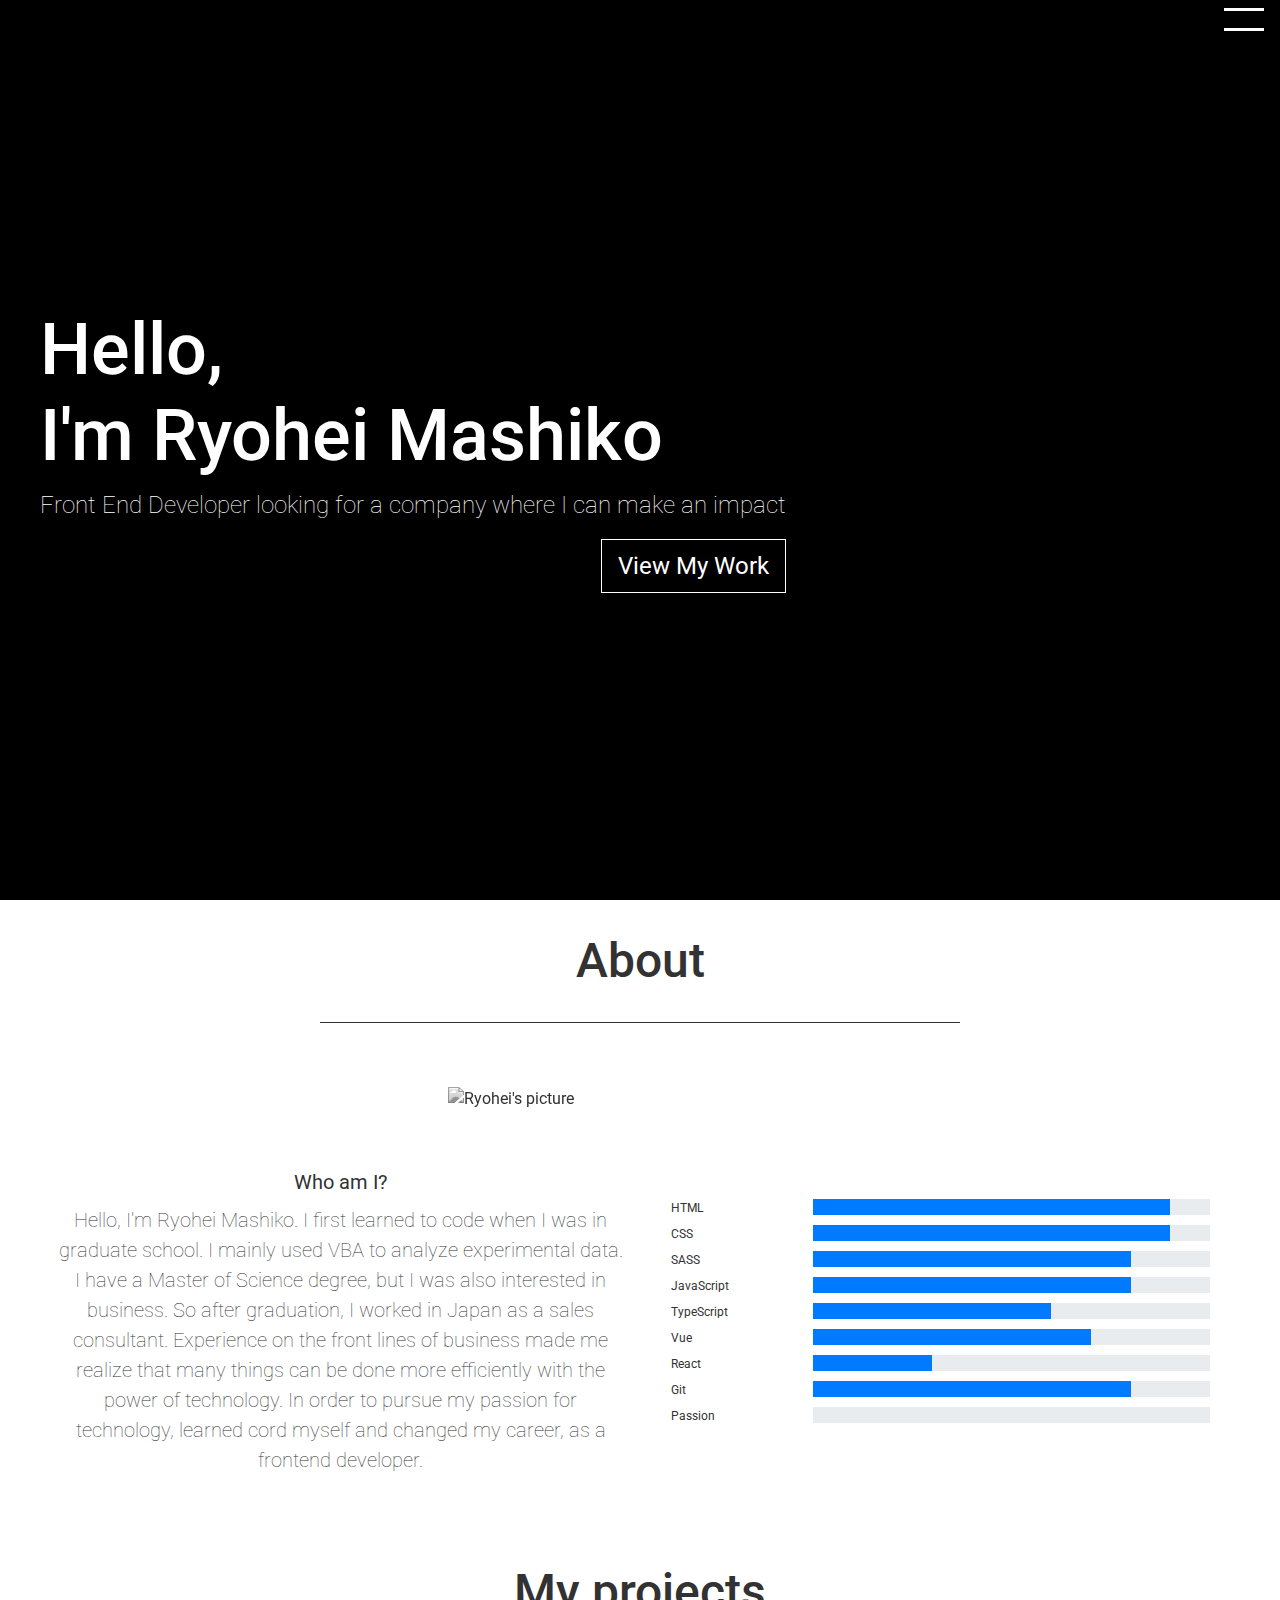
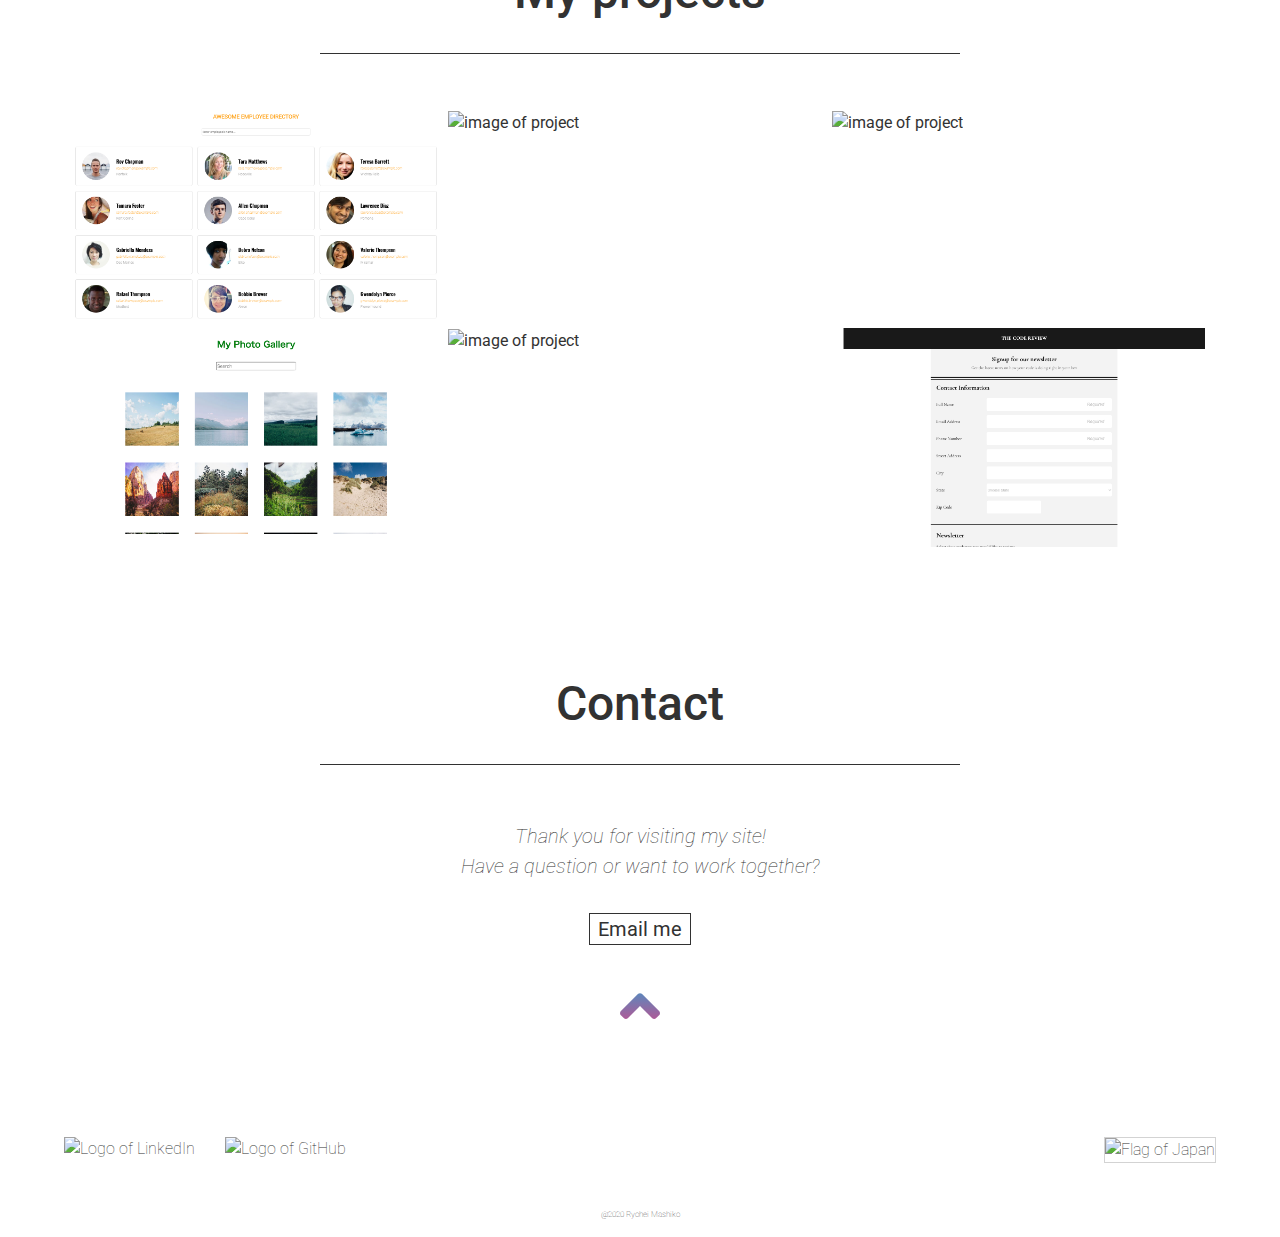
==== commit 92e19262: "update skills bar" ====
--- a/index.html
+++ b/index.html
@@ -109,7 +109,7 @@
 						<p class="text-center">
 							Hello, I'm Ryohei Mashiko. I first learned to code when I was in
 							graduate school. I mainly used VBA to analyze experimental data. I
-							have a Master of Science degree, however I was also interested in
+							have a Master of Science degree, but I was also interested in
 							business. So after graduation, I worked in Japan as a sales
 							consultant. Experience on the front lines of business made me
 							realize that many things can be done more efficiently with the
@@ -127,6 +127,36 @@
 										<div
 											class="progress-bar bg-blue"
 											role="progressbar"
+											style="width: 90%"
+											aria-valuenow="90"
+											aria-valuemin="0"
+											aria-valuemax="100"
+										></div>
+									</div>
+								</div>
+							</div>
+							<div class="row">
+								<div class="col skill">CSS</div>
+								<div class="col-9">
+									<div class="progress">
+										<div
+											class="progress-bar bg-blue"
+											role="progressbar"
+											style="width: 90%"
+											aria-valuenow="90"
+											aria-valuemin="0"
+											aria-valuemax="100"
+										></div>
+									</div>
+								</div>
+							</div>
+							<div class="row">
+								<div class="col skill">SASS</div>
+								<div class="col-9">
+									<div class="progress">
+										<div
+											class="progress-bar bg-blue"
+											role="progressbar"
 											style="width: 80%"
 											aria-valuenow="80"
 											aria-valuemin="0"
@@ -136,7 +166,7 @@
 								</div>
 							</div>
 							<div class="row">
-								<div class="col skill">CSS</div>
+								<div class="col skill">JavaScript</div>
 								<div class="col-9">
 									<div class="progress">
 										<div
@@ -151,7 +181,7 @@
 								</div>
 							</div>
 							<div class="row">
-								<div class="col skill">JavaScript</div>
+								<div class="col skill">TypeScript</div>
 								<div class="col-9">
 									<div class="progress">
 										<div
@@ -166,52 +196,22 @@
 								</div>
 							</div>
 							<div class="row">
-								<div class="col skill">BootStrap</div>
-								<div class="col-9">
-									<div class="progress">
-										<div
-											class="progress-bar bg-blue"
-											role="progressbar"
-											style="width: 50%"
-											aria-valuenow="50"
-											aria-valuemin="0"
-											aria-valuemax="100"
-										></div>
-									</div>
-								</div>
-							</div>
-							<div class="row">
-								<div class="col skill">SASS</div>
-								<div class="col-9">
-									<div class="progress">
-										<div
-											class="progress-bar bg-blue"
-											role="progressbar"
-											style="width: 50%"
-											aria-valuenow="50"
-											aria-valuemin="0"
-											aria-valuemax="100"
-										></div>
-									</div>
-								</div>
-							</div>
-							<div class="row">
-								<div class="col skill">VBA</div>
-								<div class="col-9">
-									<div class="progress">
-										<div
-											class="progress-bar bg-blue"
-											role="progressbar"
-											style="width: 40%"
-											aria-valuenow="40"
-											aria-valuemin="0"
-											aria-valuemax="100"
-										></div>
-									</div>
-								</div>
-							</div>
-							<div class="row">
-								<div class="col skill">Python</div>
+								<div class="col skill">Vue</div>
+								<div class="col-9">
+									<div class="progress">
+										<div
+											class="progress-bar bg-blue"
+											role="progressbar"
+											style="width: 70%"
+											aria-valuenow="70"
+											aria-valuemin="0"
+											aria-valuemax="100"
+										></div>
+									</div>
+								</div>
+							</div>
+							<div class="row">
+								<div class="col skill">React</div>
 								<div class="col-9">
 									<div class="progress">
 										<div
@@ -226,13 +226,13 @@
 								</div>
 							</div>
 							<div class="row">
-								<div class="col skill">PHP</div>
-								<div class="col-9">
-									<div class="progress">
-										<div
-											class="progress-bar bg-blue"
-											role="progressbar"
-											style="width: 30%"
+								<div class="col skill">Git</div>
+								<div class="col-9">
+									<div class="progress">
+										<div
+											class="progress-bar bg-blue"
+											role="progressbar"
+											style="width: 80%"
 											aria-valuenow="30"
 											aria-valuemin="0"
 											aria-valuemax="100"
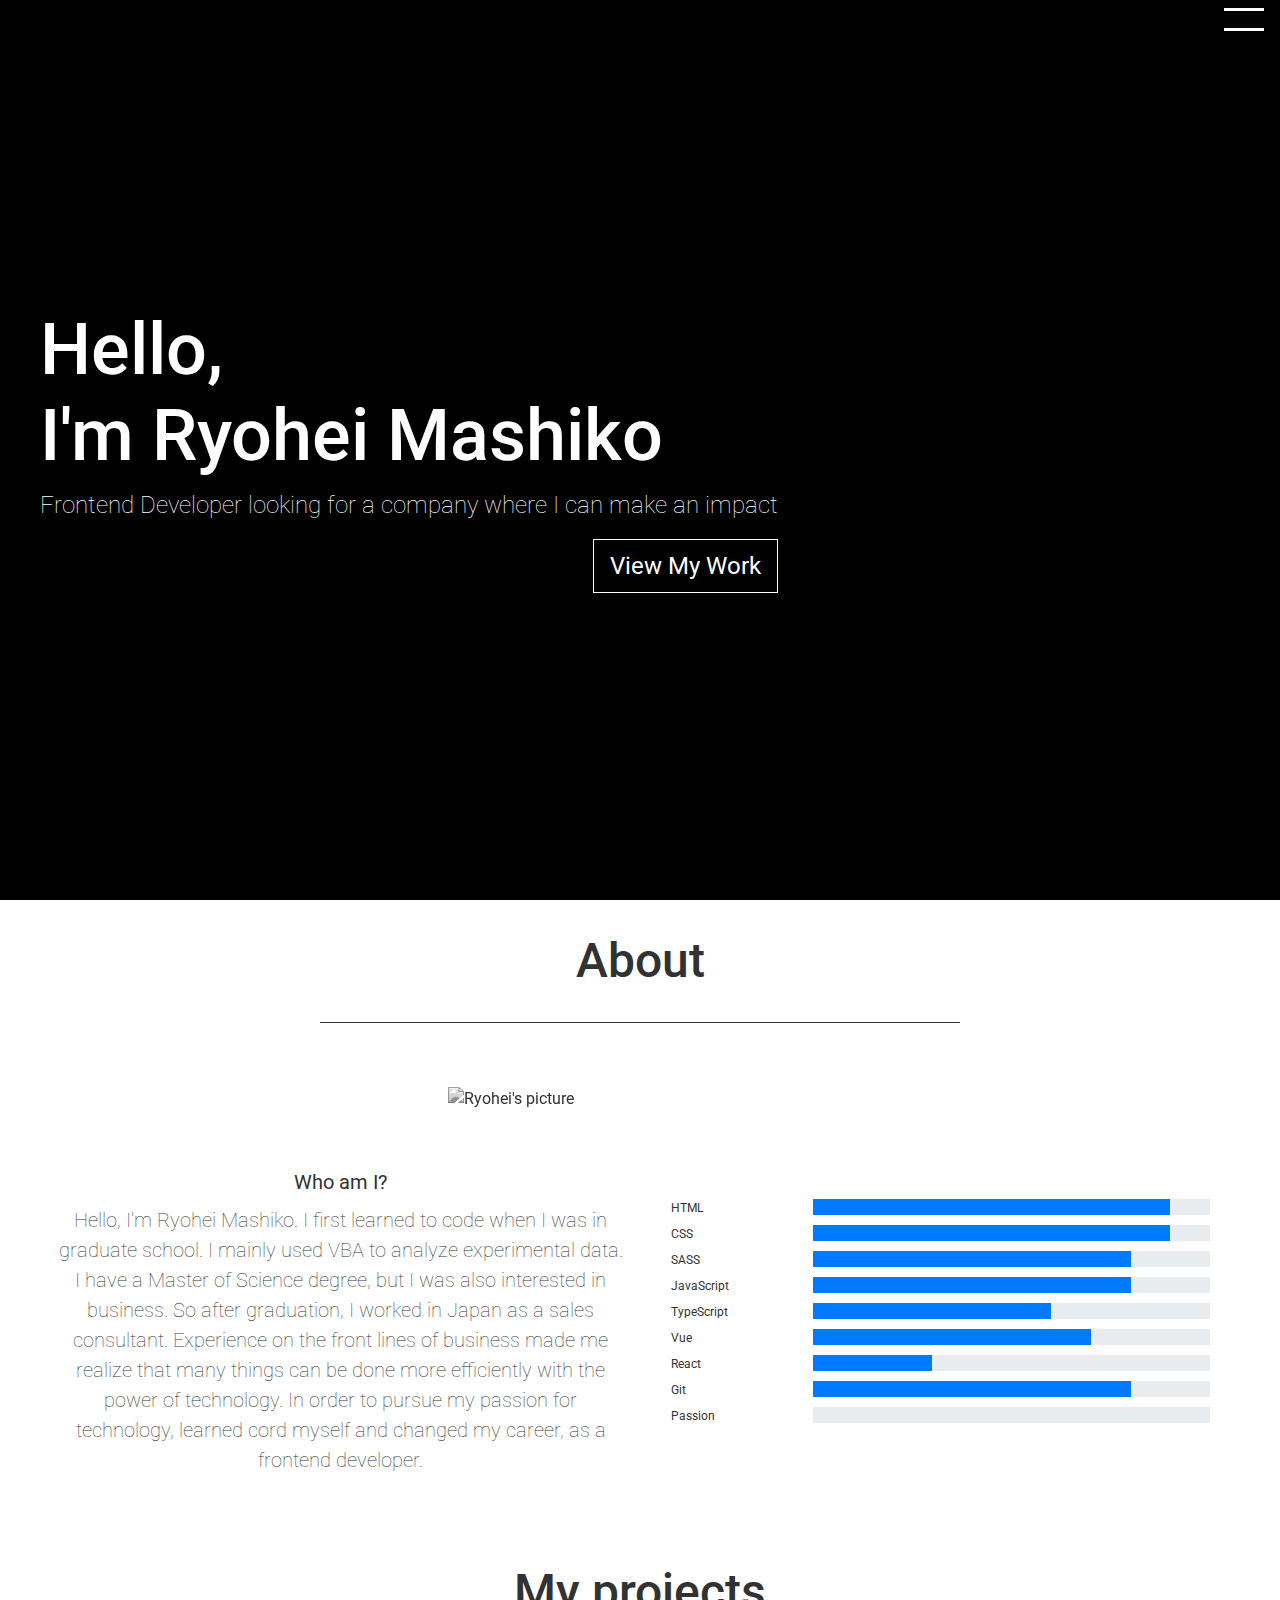
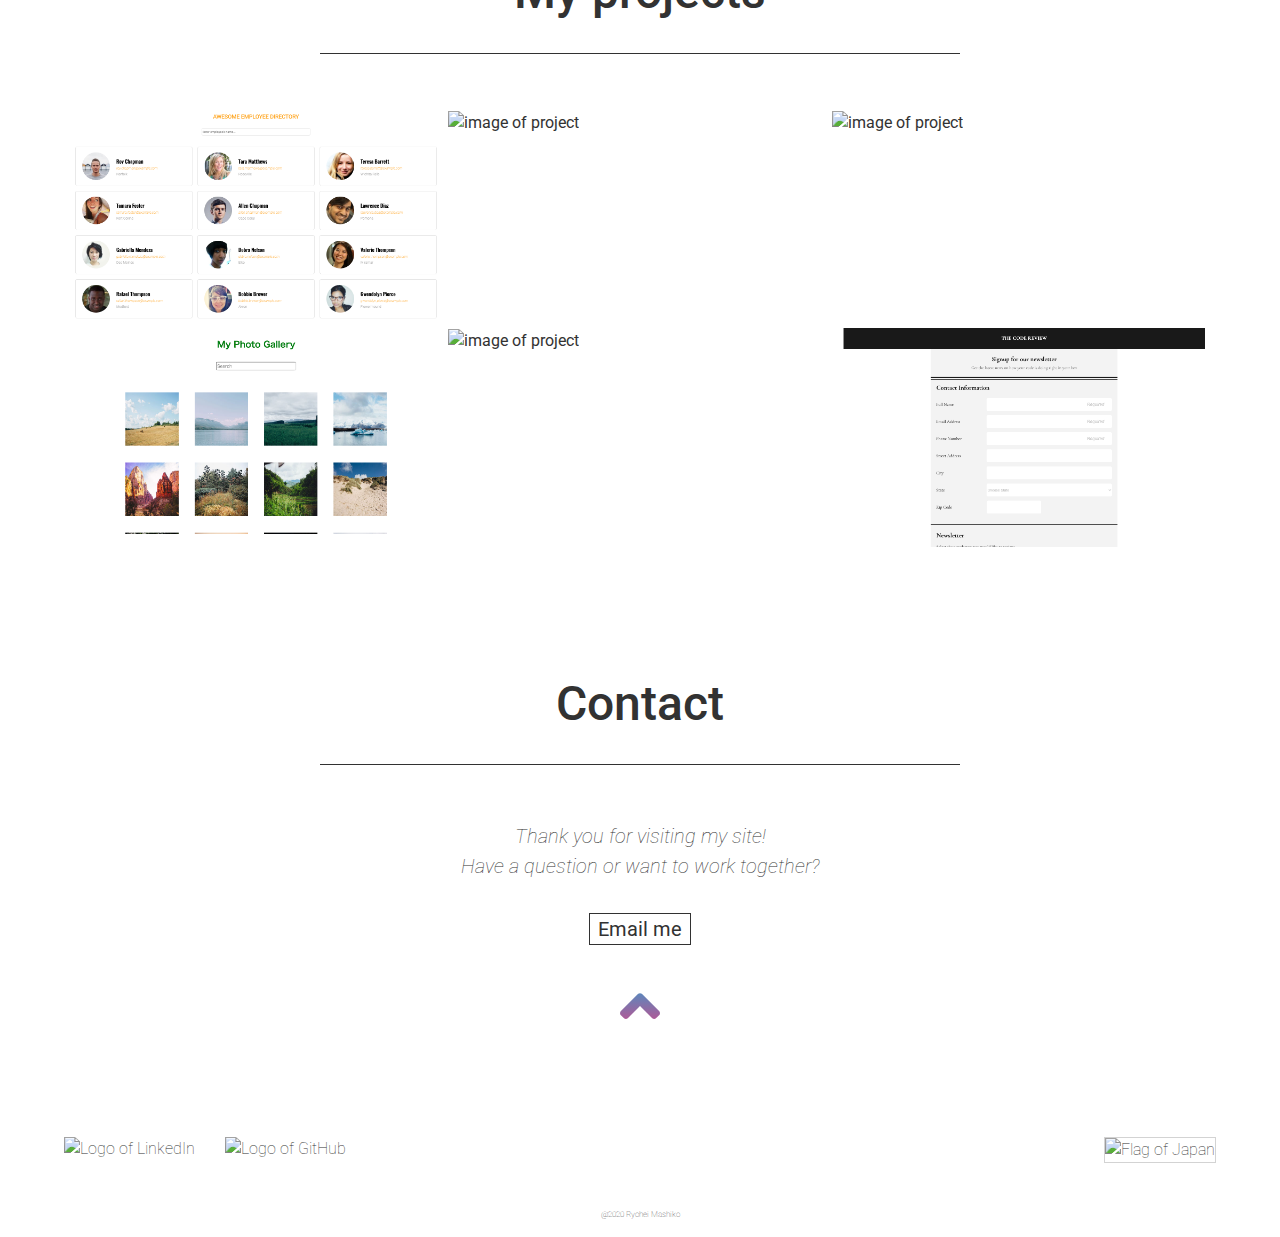
==== commit 9a08202c: "update-subtitile" ====
--- a/index.html
+++ b/index.html
@@ -86,7 +86,7 @@
 					<div class="home-wrap">
 						<h1 class="text-white">Hello, <br />I'm Ryohei Mashiko</h1>
 						<p class="text-white">
-							Front End Developer looking for a company where I can make an
+							Frontend Developer looking for a company where I can make an
 							impact
 						</p>
 						<div class="home-link-container">
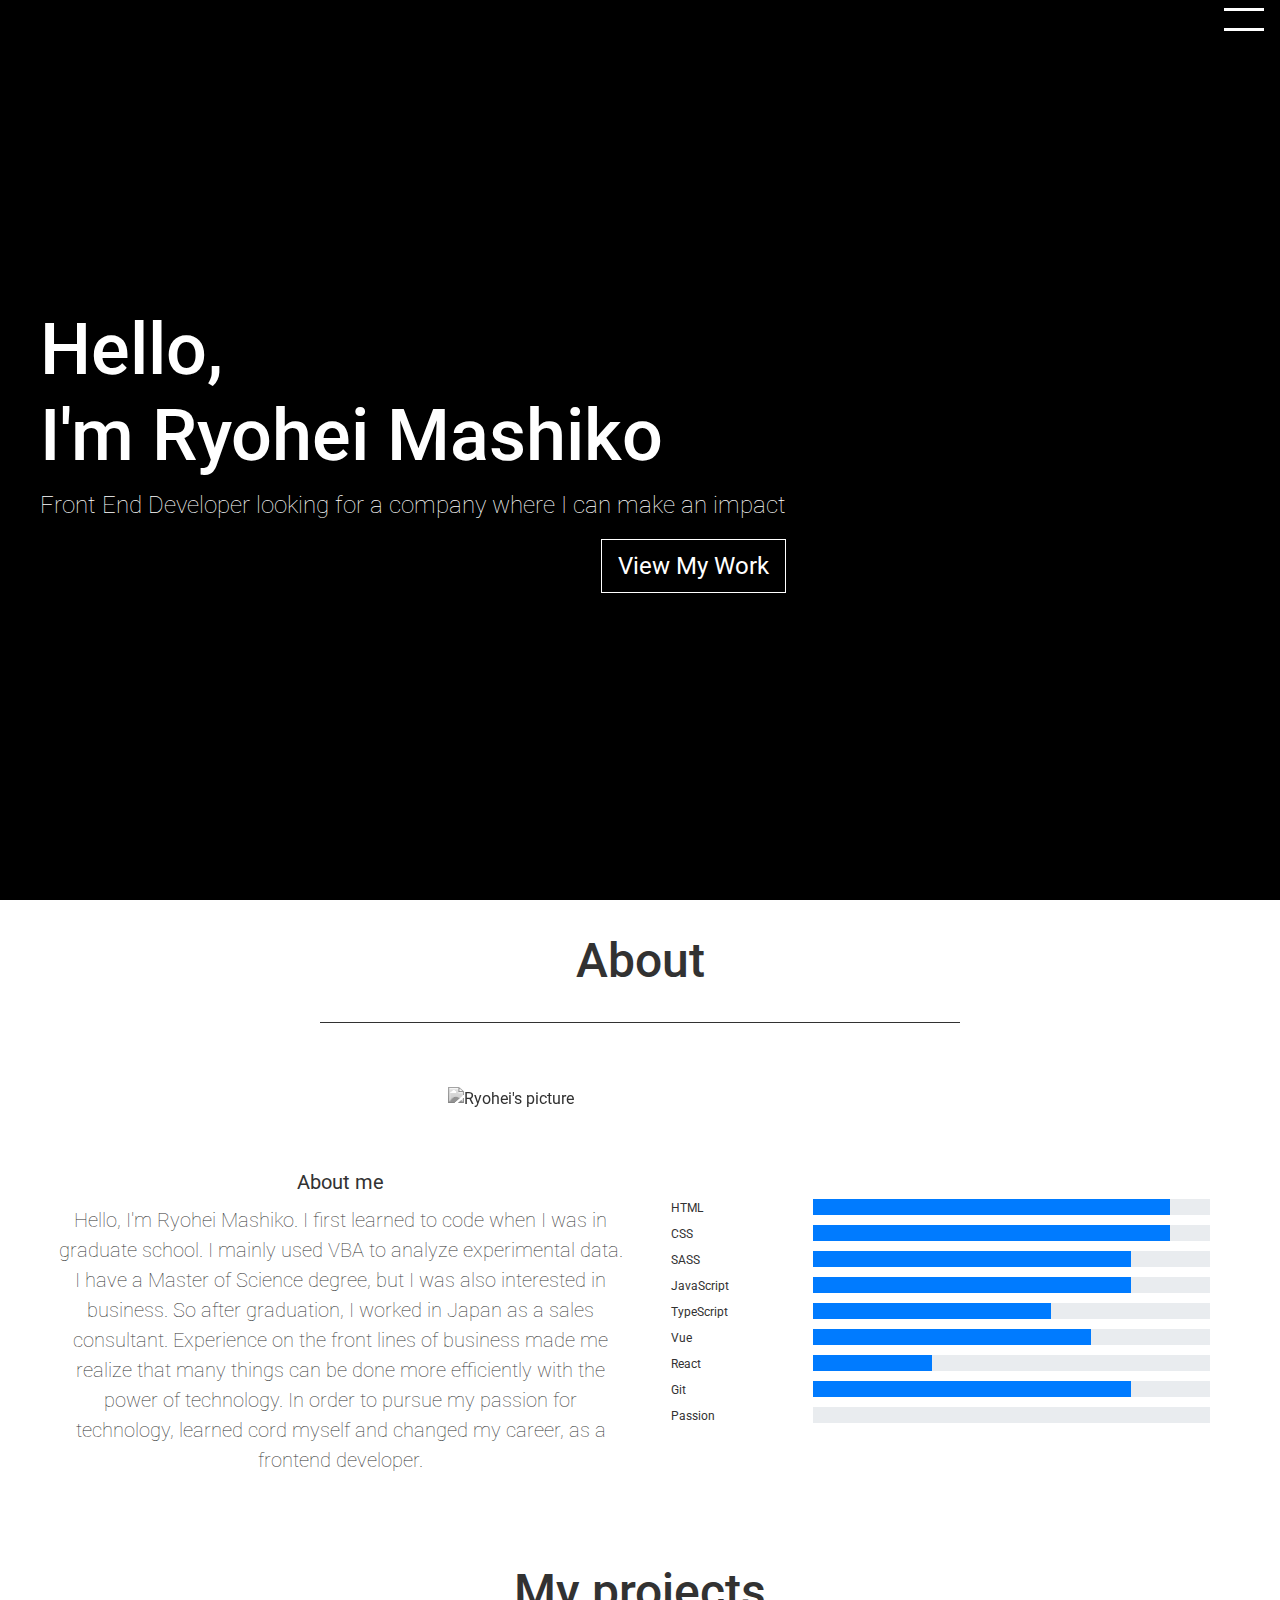
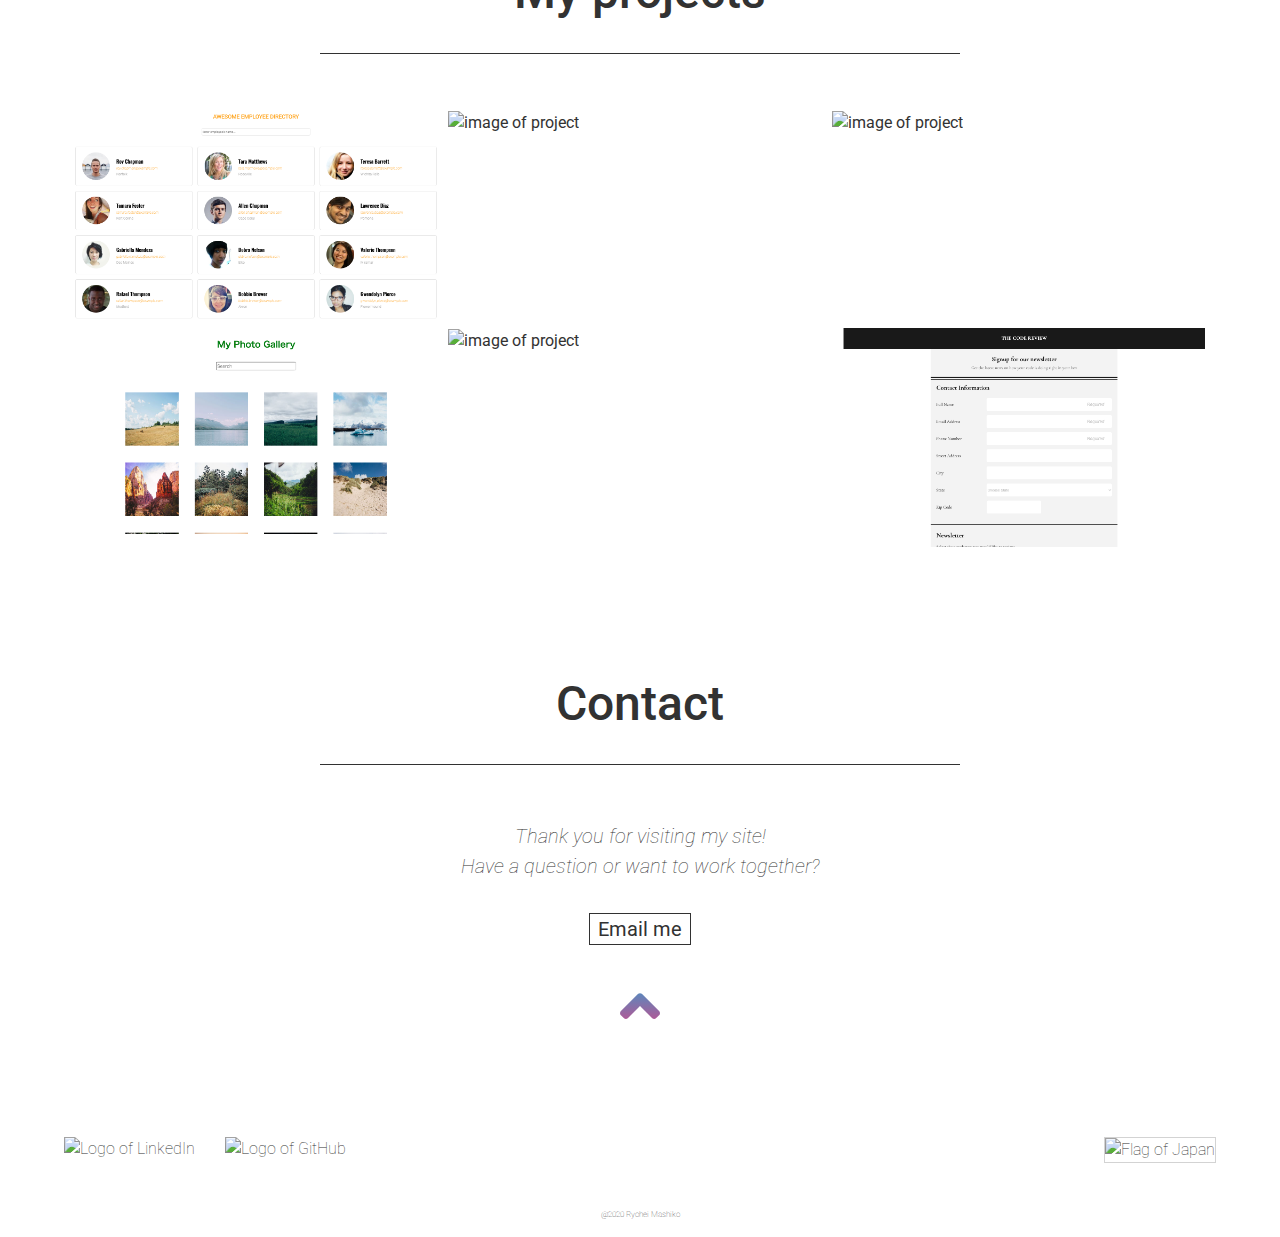
==== commit dcedb37a: "change 'who am I?' to 'About me'" ====
--- a/index.html
+++ b/index.html
@@ -86,7 +86,7 @@
 					<div class="home-wrap">
 						<h1 class="text-white">Hello, <br />I'm Ryohei Mashiko</h1>
 						<p class="text-white">
-							Frontend Developer looking for a company where I can make an
+							Front End Developer looking for a company where I can make an
 							impact
 						</p>
 						<div class="home-link-container">
@@ -105,7 +105,7 @@
 				</div>
 				<div class="profile-container">
 					<div class="about-me">
-						<p class="text-center pb-2"><strong>Who am I?</strong></p>
+						<p class="text-center pb-2"><strong>About me</strong></p>
 						<p class="text-center">
 							Hello, I'm Ryohei Mashiko. I first learned to code when I was in
 							graduate school. I mainly used VBA to analyze experimental data. I
--- a/css/styles.css
+++ b/css/styles.css
@@ -1,41 +1,43 @@
-  * {
-	 margin: 0;
-	 padding: 0;
-	 box-sizing: border-box;
-	 font-family: 'Roboto', sans-serif;
-	 color: rgb(50, 50, 50);
- }
-
- html{
-  scroll-behavior: smooth;
-}
-
- h1{
+/** @format */
+
+* {
+	margin: 0;
+	padding: 0;
+	box-sizing: border-box;
+	font-family: 'Roboto', sans-serif;
+	color: rgb(50, 50, 50);
+}
+
+html {
+	scroll-behavior: smooth;
+}
+
+h1 {
 	font-size: 2rem;
- }
-
- h2 {
-	 font-size: 1.5rem;
-	 padding: 1rem;
-	 margin: 0;
- }
-
- h3 {
-  font-size: 1.25rem;
- }
-
- h5 {
-	 margin: 0;
- }
-
- p {
-	 margin: 0;
-	 font-weight: lighter;
- }
-
- a {
-	 font-weight: lighter;
- }
+}
+
+h2 {
+	font-size: 1.5rem;
+	padding: 1rem;
+	margin: 0;
+}
+
+h3 {
+	font-size: 1.25rem;
+}
+
+h5 {
+	margin: 0;
+}
+
+p {
+	margin: 0;
+	font-weight: lighter;
+}
+
+a {
+	font-weight: lighter;
+}
 
 /* .header-back {
 	background: linear-gradient(45deg,  #23d5ab,#23a6d5,#e73c7e, #ee7752);
@@ -45,7 +47,7 @@
 } */
 
 .header-back {
-	background:linear-gradient(180deg,  black,black,black, whitesmoke);
+	background: linear-gradient(180deg, black, black, black, whitesmoke);
 	height: 100vh;
 }
 
@@ -68,7 +70,7 @@
 	border: 1px solid white;
 	margin: 0 auto;
 	padding: 0.5rem 1rem 0.5rem 1rem;
-	transition: all .5s ease;
+	transition: all 0.5s ease;
 	text-decoration: none;
 	font-weight: bolder;
 }
@@ -77,7 +79,6 @@
 	background-color: white;
 	color: black;
 	text-decoration: none;
-
 }
 
 .home-link-a:hover {
@@ -110,18 +111,18 @@
 }
 
 .menu-btn {
- width: 100%;
- height: 50px;
- cursor: pointer;
- transition: all .3s ease-in;
- padding-right: 0.5rem;
+	width: 100%;
+	height: 50px;
+	cursor: pointer;
+	transition: all 0.3s ease-in;
+	padding-right: 0.5rem;
 }
 
 .menu-btn-burger {
 	width: 25px;
 	height: 2px;
 	background-color: white;
-	transition: all .3s ease-in;
+	transition: all 0.3s ease-in;
 }
 
 .menu-btn-burger2,
@@ -129,7 +130,7 @@
 	position: absolute;
 	width: 25px;
 	height: 2px;
-	transition: all .3s ease-in;
+	transition: all 0.3s ease-in;
 	background-color: white;
 }
 
@@ -137,10 +138,10 @@
 	background-color: black;
 }
 
-.menu-btn-burger2{
+.menu-btn-burger2 {
 	transform: translateY(-10px);
 }
-.menu-btn-burger3{
+.menu-btn-burger3 {
 	transform: translateY(10px);
 }
 
@@ -253,12 +254,12 @@
 }
 
 .project-overlay:hover {
-	opacity:1;
+	opacity: 1;
 	cursor: pointer;
 }
 
 .project-image {
-	width: 100%; 
+	width: 100%;
 }
 
 .next-pic {
@@ -266,17 +267,17 @@
 }
 
 .next-text {
-display: flex;
-flex-direction: column;
-justify-content: center;
+	display: flex;
+	flex-direction: column;
+	justify-content: center;
 }
 
 .project-title {
-  padding-top: 1rem;
-  padding-bottom: 1rem;
+	padding-top: 1rem;
+	padding-bottom: 1rem;
 	width: 100%;
 	text-align: center;
-} 
+}
 
 .project-exp {
 	text-align: center;
@@ -291,17 +292,17 @@
 	white-space: nowrap;
 	color: rgb(50, 50, 50);
 	border: 1px solid #0275d8;
-	transition: all .5s ease-in-out;
+	transition: all 0.5s ease-in-out;
 	padding: 0.5rem;
 	font-weight: 300;
 }
 
- .project-link:hover {
-	 background-color: #0275d8;
-	 color: white;
-	 text-decoration: none;
-	 opacity: 1;
- }
+.project-link:hover {
+	background-color: #0275d8;
+	color: white;
+	text-decoration: none;
+	opacity: 1;
+}
 
 .message {
 	padding: 1rem;
@@ -320,7 +321,7 @@
 	margin: 0 auto;
 	padding: 0 0.5rem 0 0.5rem;
 	text-decoration: none;
-	transition:  .5s ease-in-out;
+	transition: 0.5s ease-in-out;
 	font-weight: bolder;
 }
 
@@ -342,20 +343,20 @@
 
 .fas:hover {
 	filter: brightness(1.5);
-	transition: .5s;
+	transition: 0.5s;
 }
 
 .fas {
-	background: linear-gradient(#23a6d5,#e73c7e);
+	background: linear-gradient(#23a6d5, #e73c7e);
 	-webkit-background-clip: text;
-  -webkit-text-fill-color: transparent; 
-  -moz-background-clip: text;
+	-webkit-text-fill-color: transparent;
+	-moz-background-clip: text;
 	-moz-text-fill-color: transparent;
-	transition: .2s;
+	transition: 0.2s;
 }
 
 footer {
-	background-color:white
+	background-color: white;
 	color: rgb(50, 50, 50);
 }
 
@@ -367,7 +368,7 @@
 
 .icon {
 	width: 1rem;
-	transition: .5s ease;
+	transition: 0.5s ease;
 }
 
 .icon:hover {
@@ -378,7 +379,7 @@
 	height: 1rem;
 	width: 1.5rem;
 	border: 1px solid lightgray;
-	transition: .5s ease;
+	transition: 0.5s ease;
 }
 
 .flag:hover {
@@ -389,7 +390,6 @@
 .copyright {
 	font-size: 0.5rem;
 }
-
 
 /* Keyframes */
 
@@ -418,7 +418,7 @@
 	}
 }
 
-@keyframes fade-in{
+@keyframes fade-in {
 	0% {
 		opacity: 0;
 	}
@@ -427,7 +427,7 @@
 	}
 }
 
-@keyframes fade-out{
+@keyframes fade-out {
 	0% {
 		opacity: 1;
 	}
@@ -483,19 +483,19 @@
 	}
 }
 
-@media(min-width:768px) {
-	h1{
+@media (min-width: 768px) {
+	h1 {
 		font-size: 3.5rem;
 	}
 
 	h2 {
-		font-size:3rem;
+		font-size: 3rem;
 		padding: 2rem;
 		margin: 0;
 	}
 
 	h3 {
-	font-size: 2rem;
+		font-size: 2rem;
 	}
 
 	h5 {
@@ -512,13 +512,12 @@
 	}
 
 	.home-wrap {
-	animation: title-animate 2s ease-in-out;
-	}
-	
+		animation: title-animate 2s ease-in-out;
+	}
 
 	.menu-btn {
-		padding-right: 1rem;
-		padding-top: 0.5rem;
+		padding-right: 2rem;
+		padding-top: 2.5rem;
 		justify-content: space-between;
 	}
 
@@ -528,7 +527,7 @@
 		margin-bottom: 20px;
 		margin-top: 20px;
 	}
-	
+
 	.menu-btn-burger2,
 	.menu-btn-burger3 {
 		width: 50px;
@@ -537,13 +536,13 @@
 	}
 
 	.menu-btn.open .menu-btn-burger {
-	transform: translateX(100px);
+		transform: translateX(100px);
 	}
 
 	.nav {
 		font-size: 4.5rem;
 	}
-  
+
 	.home-wrap {
 		padding-left: 1.5rem;
 	}
@@ -573,7 +572,7 @@
 		margin-right: 0.5rem;
 	}
 
-	.row:first-child  {
+	.row:first-child {
 		padding-top: 2rem;
 	}
 
@@ -610,20 +609,19 @@
 	}
 }
 
-
-@media(min-width:1024px) {
-	h1{
+@media (min-width: 1024px) {
+	h1 {
 		font-size: 4.5rem;
-		}
+	}
 
 	h2 {
-		font-size:3rem;
+		font-size: 3rem;
 		padding: 2rem;
 		margin: 0;
 	}
 
 	h3 {
-	font-size: 2rem;
+		font-size: 2rem;
 	}
 
 	h5 {
@@ -640,7 +638,7 @@
 	}
 
 	.home-wrap {
-	animation: title-animate 2s ease-in-out;
+		animation: title-animate 2s ease-in-out;
 	}
 
 	.header-back {
@@ -653,7 +651,7 @@
 	}
 
 	video {
-	width: 80%;
+		width: 80%;
 	}
 
 	.menu-btn {
@@ -677,7 +675,7 @@
 	}
 
 	.under-line {
-	margin-bottom: 2.5rem;
+		margin-bottom: 2.5rem;
 	}
 
 	.home-wrap {
@@ -707,7 +705,7 @@
 		margin-right: 2.5rem;
 	}
 
-	.row:first-child  {
+	.row:first-child {
 		padding-top: 2rem;
 	}
 
@@ -739,9 +737,7 @@
 	}
 }
 
-
-@media(min-width:1025px) {
-
+@media (min-width: 1025px) {
 	.home-wrap p {
 		font-size: 1.5rem;
 	}
@@ -759,10 +755,9 @@
 		font-size: 1.25rem;
 	}
 
-
 	.icon {
 		width: 1.25rem;
-		transition: .5s ease;
-		padding-bottom:2rem;
-	}
-}+		transition: 0.5s ease;
+		padding-bottom: 2rem;
+	}
+}
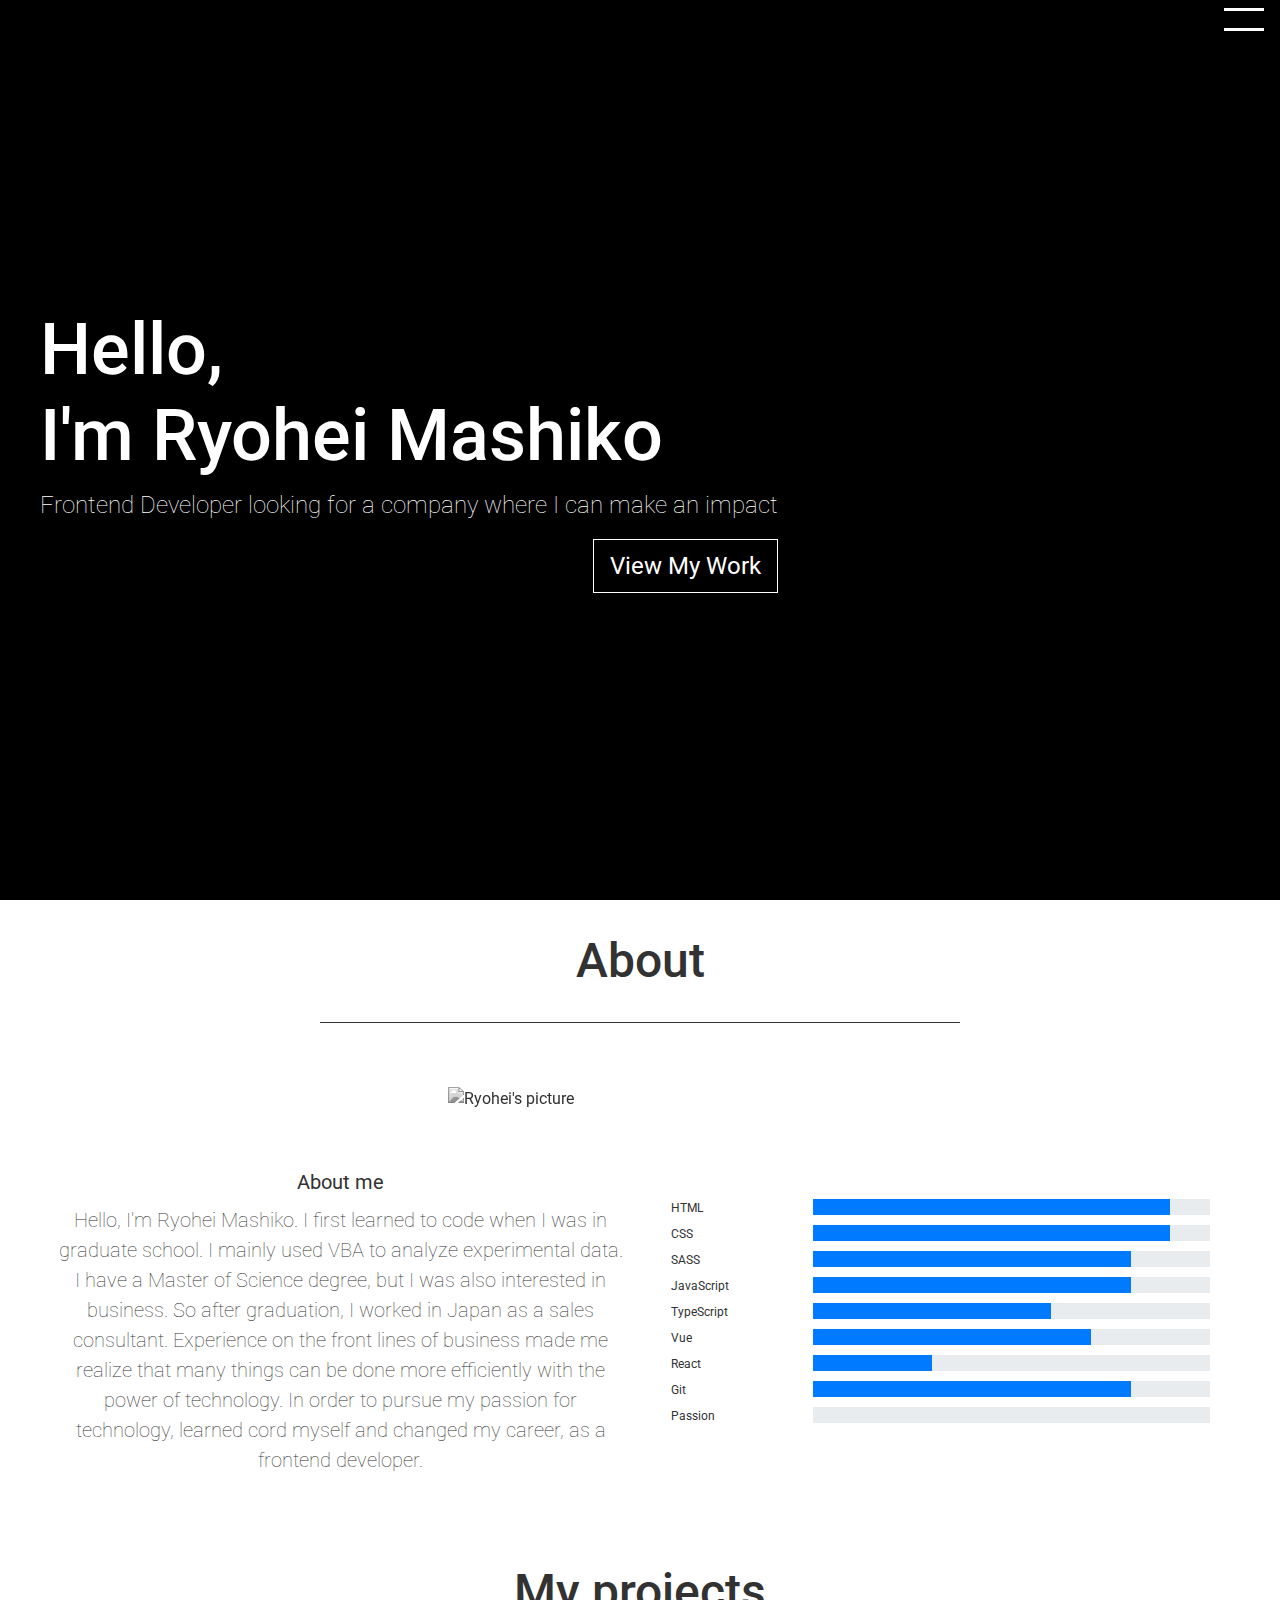
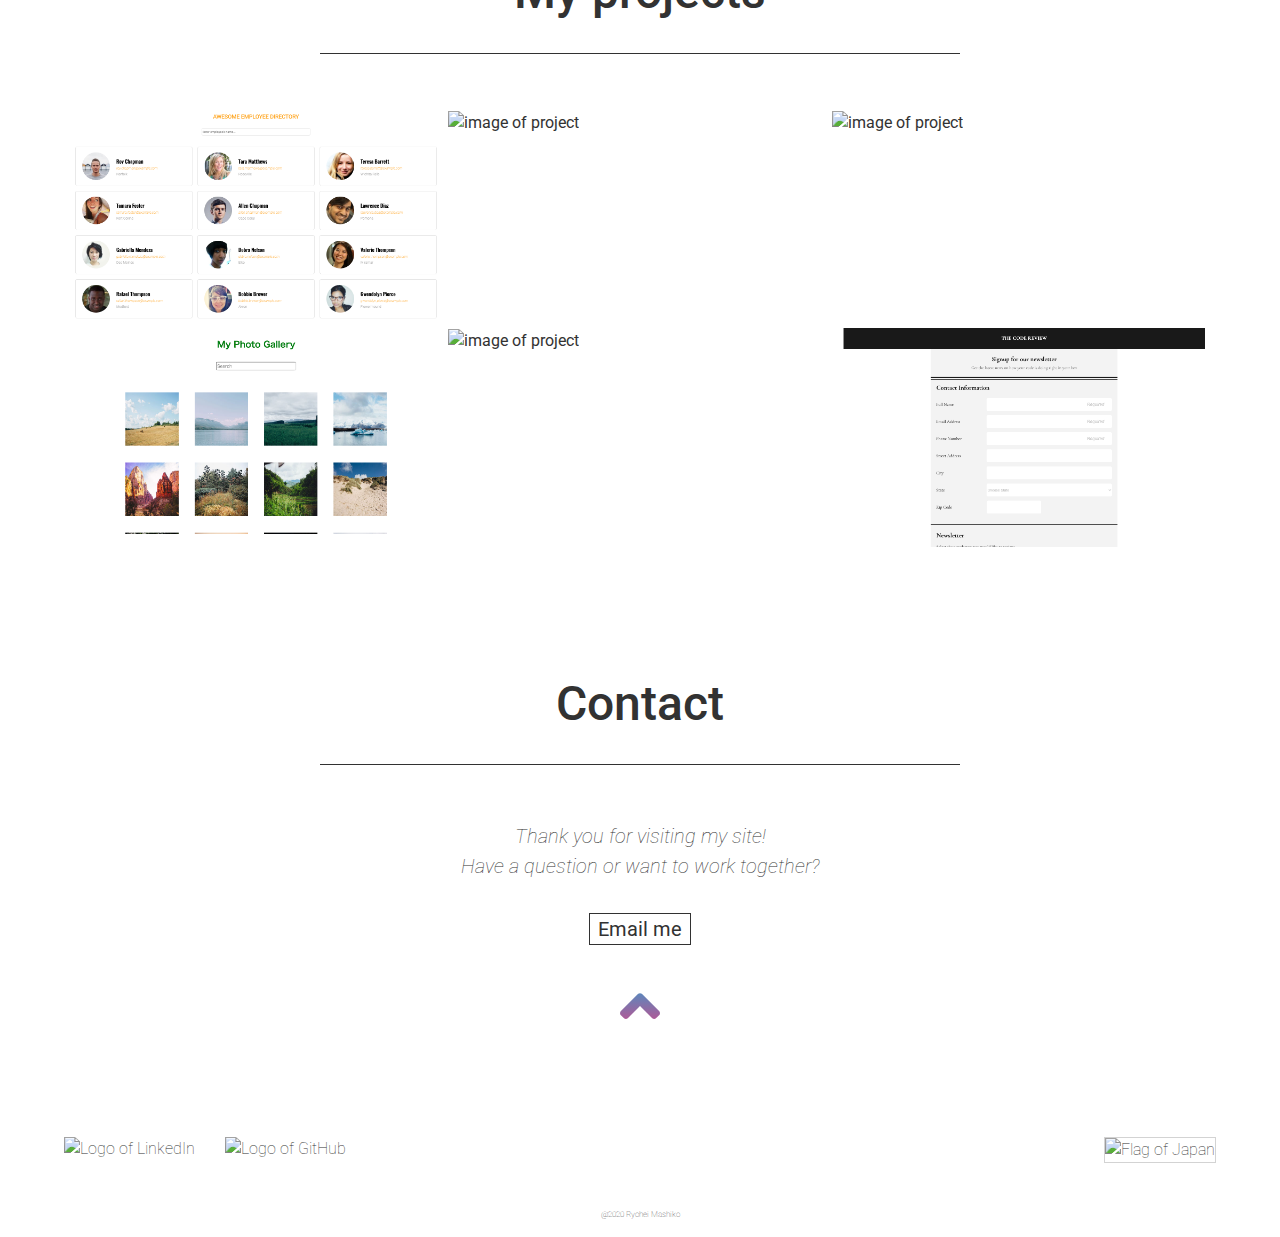
==== commit c6510033: "Merge pull request #3 from RyoheiMashiko/update-text" ====
--- a/index.html
+++ b/index.html
@@ -86,7 +86,7 @@
 					<div class="home-wrap">
 						<h1 class="text-white">Hello, <br />I'm Ryohei Mashiko</h1>
 						<p class="text-white">
-							Front End Developer looking for a company where I can make an
+							Frontend Developer looking for a company where I can make an
 							impact
 						</p>
 						<div class="home-link-container">
